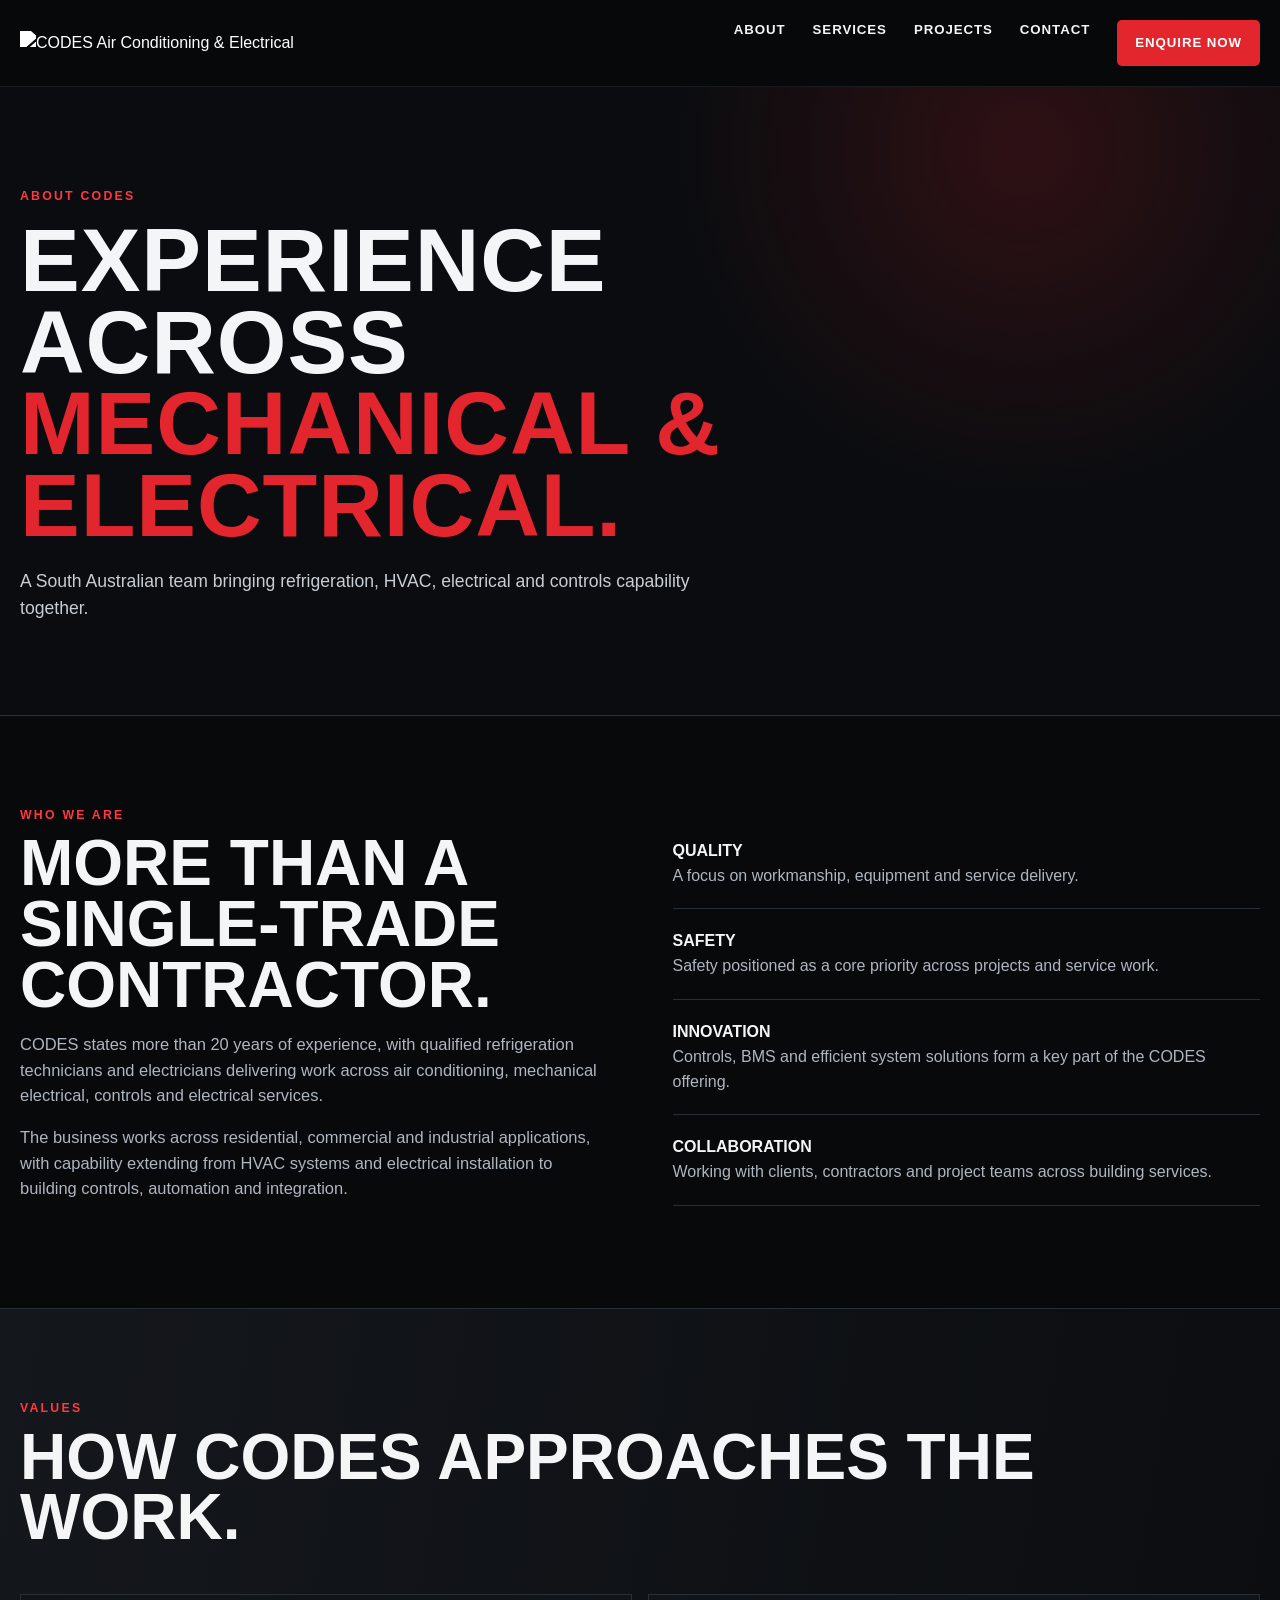
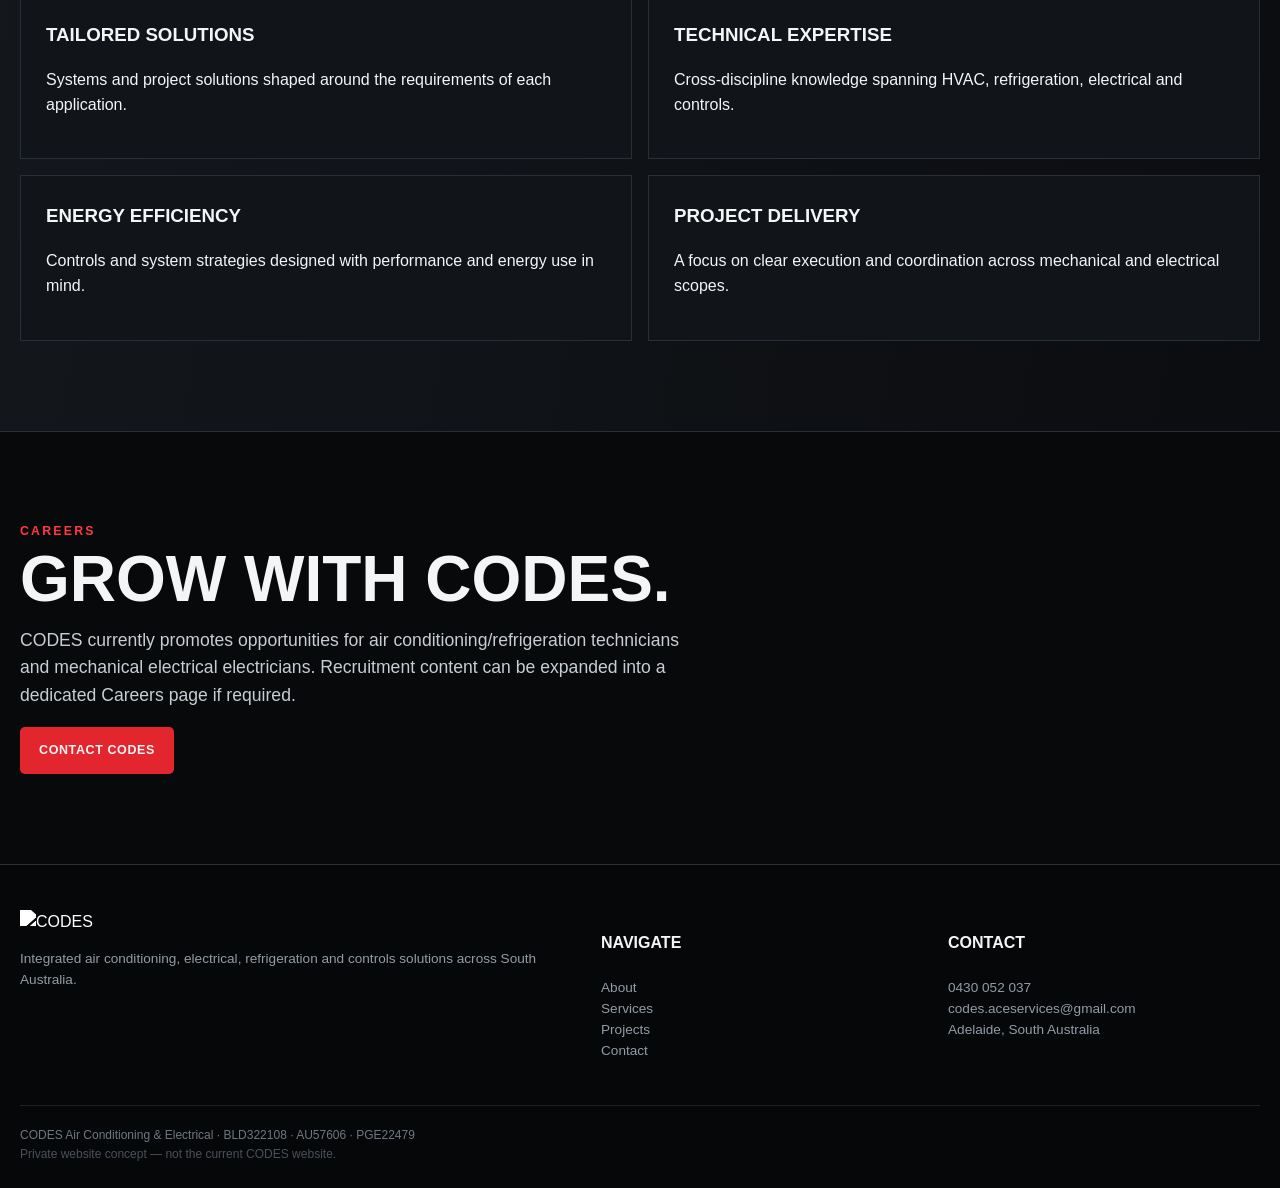
==== about.html @ 4ec03896 "CODES_Air_Conditioning_Electrical_CONCEPT" ====
<!doctype html><html lang="en-AU"><head><meta charset="utf-8"><meta name="viewport" content="width=device-width,initial-scale=1">
<title>About | CODES Concept</title><meta name="description" content="About CODES Air Conditioning & Electrical."><meta name="robots" content="noindex,nofollow">
<link rel="stylesheet" href="assets/style.css"></head><body><header><div class="container nav"><a class="brand" href="index.html"><img src="https://static.wixstatic.com/media/96a6d0_46f827ad15f341f2a0f8b5f906b45d4e~mv2.png/v1/fill/w_977%2Ch_358%2Cal_c%2Cq_85%2Cusm_0.66_1.00_0.01%2Cenc_avif%2Cquality_auto/Codes%20Elec%20Transparent%20Black.png" alt="CODES Air Conditioning & Electrical"></a>
<nav><a href="about.html">About</a><a href="services.html">Services</a><a href="projects.html">Projects</a><a href="contact.html">Contact</a><a class="cta" href="contact.html">Enquire Now</a></nav></div></header>
<main><section class="pagehero"><div class="container"><div class="kicker">About CODES</div><h1>Experience across<br><span>mechanical & electrical.</span></h1><p class="lead">A South Australian team bringing refrigeration, HVAC, electrical and controls capability together.</p></div></section>
<section><div class="container split"><div class="prose"><div class="kicker">Who we are</div><h2 class="big">More than a single-trade contractor.</h2><p>CODES states more than 20 years of experience, with qualified refrigeration technicians and electricians delivering work across air conditioning, mechanical electrical, controls and electrical services.</p><p>The business works across residential, commercial and industrial applications, with capability extending from HVAC systems and electrical installation to building controls, automation and integration.</p></div>
<div><div class="feature"><b>Quality</b><span>A focus on workmanship, equipment and service delivery.</span></div><div class="feature"><b>Safety</b><span>Safety positioned as a core priority across projects and service work.</span></div><div class="feature"><b>Innovation</b><span>Controls, BMS and efficient system solutions form a key part of the CODES offering.</span></div><div class="feature"><b>Collaboration</b><span>Working with clients, contractors and project teams across building services.</span></div></div></div></section>
<section class="band"><div class="container"><div class="section-head"><div><div class="kicker">Values</div><h2>How CODES approaches the work.</h2></div></div><div class="values"><div class="value"><h3>Tailored solutions</h3><p>Systems and project solutions shaped around the requirements of each application.</p></div><div class="value"><h3>Technical expertise</h3><p>Cross-discipline knowledge spanning HVAC, refrigeration, electrical and controls.</p></div><div class="value"><h3>Energy efficiency</h3><p>Controls and system strategies designed with performance and energy use in mind.</p></div><div class="value"><h3>Project delivery</h3><p>A focus on clear execution and coordination across mechanical and electrical scopes.</p></div></div></div></section>
<section><div class="container"><div class="kicker">Careers</div><h2 class="big">Grow with CODES.</h2><p class="lead">CODES currently promotes opportunities for air conditioning/refrigeration technicians and mechanical electrical electricians. Recruitment content can be expanded into a dedicated Careers page if required.</p><a class="btn" href="contact.html">Contact CODES</a></div></section></main><footer><div class="container"><div class="footer-grid"><div><img class="footer-logo" src="https://static.wixstatic.com/media/96a6d0_46f827ad15f341f2a0f8b5f906b45d4e~mv2.png/v1/fill/w_977%2Ch_358%2Cal_c%2Cq_85%2Cusm_0.66_1.00_0.01%2Cenc_avif%2Cquality_auto/Codes%20Elec%20Transparent%20Black.png" alt="CODES"><p>Integrated air conditioning, electrical, refrigeration and controls solutions across South Australia.</p></div>
<div><h4>Navigate</h4><p><a href="about.html">About</a><br><a href="services.html">Services</a><br><a href="projects.html">Projects</a><br><a href="contact.html">Contact</a></p></div>
<div><h4>Contact</h4><p><a href="tel:0430052037">0430 052 037</a><br><a href="mailto:codes.aceservices@gmail.com">codes.aceservices@gmail.com</a><br>Adelaide, South Australia</p></div></div>
<div class="copy">CODES Air Conditioning & Electrical · BLD322108 · AU57606 · PGE22479<br><span style="opacity:.65">Private website concept — not the current CODES website.</span></div></div></footer></body></html>
---- assets/style.css ----
:root{--red:#e3262e;--red2:#ff3942;--bg:#08090b;--panel:#111419;--panel2:#171b21;--line:#292f37;--text:#f4f5f6;--muted:#aeb6c0;--max:1240px}
*{box-sizing:border-box}html{scroll-behavior:smooth}body{margin:0;background:var(--bg);color:var(--text);font-family:Inter,Arial,sans-serif;line-height:1.55}a{color:inherit;text-decoration:none}.container{width:min(calc(100% - 40px),var(--max));margin:auto}
header{position:sticky;top:0;z-index:20;background:rgba(8,9,11,.94);backdrop-filter:blur(14px);border-bottom:1px solid rgba(255,255,255,.08)}.nav{height:86px;display:flex;align-items:center;gap:30px}.brand img{width:245px;max-height:62px;object-fit:contain;filter:brightness(0) invert(1)}nav{margin-left:auto;display:flex;gap:27px;font-size:.83rem;font-weight:800;text-transform:uppercase;letter-spacing:.07em}nav a:hover{color:var(--red2)}.cta{background:var(--red);padding:13px 18px;border-radius:5px;color:#fff!important}.menu{display:none}
.hero{min-height:690px;display:grid;align-items:center;position:relative;overflow:hidden;background:linear-gradient(90deg,#08090b 0%,rgba(8,9,11,.94) 42%,rgba(8,9,11,.35) 75%,rgba(8,9,11,.55) 100%),url('https://static.wixstatic.com/media/96a6d0_8fbb28fe17d245ac828d9bb77933133c~mv2.jpg/v1/fill/w_600%2Ch_817%2Cal_c%2Cq_85%2Cusm_0.66_1.00_0.01%2Cenc_avif%2Cquality_auto/Cards_edited.jpg') center 43%/cover no-repeat}.hero:after{content:"";position:absolute;inset:auto 0 0;height:150px;background:linear-gradient(transparent,var(--bg))}.hero .container{position:relative;z-index:2}.kicker{color:var(--red2);font-size:.77rem;font-weight:900;letter-spacing:.18em;text-transform:uppercase}.hero h1,.pagehero h1{font-family:Impact,"Arial Narrow",Arial,sans-serif;font-weight:900;text-transform:uppercase;letter-spacing:.01em;line-height:.91;margin:14px 0 22px;font-size:clamp(4rem,8.4vw,7.8rem);max-width:900px}.hero h1 span,.pagehero h1 span{color:var(--red)}.lead{font-size:1.1rem;color:#c7cdd4;max-width:680px}.buttons{display:flex;gap:12px;flex-wrap:wrap;margin-top:30px}.btn{display:inline-block;padding:14px 19px;border-radius:5px;font-weight:900;text-transform:uppercase;font-size:.78rem;letter-spacing:.05em;background:var(--red)}.btn.alt{background:transparent;border:1px solid #58616c}.licences{display:flex;gap:20px;flex-wrap:wrap;margin-top:34px;color:#d5d9de;font-size:.76rem;font-weight:800;letter-spacing:.08em}
section{padding:90px 0}.section-head{display:flex;justify-content:space-between;align-items:end;gap:30px;margin-bottom:38px}.section-head h2,.big{font-family:Impact,"Arial Narrow",Arial,sans-serif;text-transform:uppercase;font-size:clamp(2.5rem,5vw,4.6rem);line-height:.95;margin:8px 0}.section-head p{max-width:570px;color:var(--muted)}
.grid{display:grid;grid-template-columns:repeat(3,1fr);gap:18px}.card{background:var(--panel);border:1px solid var(--line);border-radius:8px;overflow:hidden}.card img{width:100%;height:235px;object-fit:cover}.card-body{padding:25px}.card h3{font-size:1.12rem;text-transform:uppercase;margin:0 0 9px}.card p{color:var(--muted);margin:0}.card .arrow{display:inline-block;margin-top:18px;color:var(--red2);font-weight:900}
.band{background:linear-gradient(100deg,#14171c,#0b0d10);border-top:1px solid var(--line);border-bottom:1px solid var(--line)}.stats{display:grid;grid-template-columns:repeat(4,1fr);gap:20px}.stat{padding:20px;border-left:3px solid var(--red)}.stat b{font-size:1.3rem}.stat span{display:block;color:var(--muted);font-size:.85rem;margin-top:5px}
.split{display:grid;grid-template-columns:1fr 1fr;gap:65px;align-items:center}.feature{padding:20px 0;border-bottom:1px solid var(--line)}.feature b{display:block;text-transform:uppercase}.feature span{color:var(--muted)}
.pagehero{padding:100px 0 75px;background:radial-gradient(circle at 80% 10%,rgba(227,38,46,.17),transparent 30%),#0a0c0f;border-bottom:1px solid var(--line)}.pagehero h1{font-size:clamp(3.5rem,7vw,6.5rem)}.prose{max-width:900px}.prose p{color:var(--muted);font-size:1.03rem}.values{display:grid;grid-template-columns:repeat(2,1fr);gap:16px}.value{background:var(--panel);border:1px solid var(--line);padding:25px}.value h3{margin-top:0;text-transform:uppercase}
.service-block{display:grid;grid-template-columns:280px 1fr;gap:35px;padding:35px 0;border-bottom:1px solid var(--line)}.service-block h2{margin:0;text-transform:uppercase}.service-block p,.service-block li{color:var(--muted)}.service-block ul{columns:2}
.project-placeholder{min-height:250px;display:flex;align-items:end;padding:25px;background:linear-gradient(0deg,rgba(0,0,0,.88),rgba(0,0,0,.1)),var(--img) center/cover}.project-placeholder h3{margin:0;text-transform:uppercase}
.contact-grid{display:grid;grid-template-columns:.8fr 1.2fr;gap:55px}.contact-box{background:var(--panel);border:1px solid var(--line);padding:30px}.contact-line{padding:16px 0;border-bottom:1px solid var(--line)}.contact-line small{display:block;color:var(--muted);text-transform:uppercase}.contact-line b{font-size:1.1rem}.form{display:grid;grid-template-columns:1fr 1fr;gap:14px}.form input,.form textarea,.form select{width:100%;background:#0b0d10;border:1px solid #343b44;color:white;padding:15px;border-radius:4px;font:inherit}.form textarea,.full{grid-column:1/-1}.form textarea{min-height:140px}.form button{border:0;color:#fff;cursor:pointer}.concept-note{font-size:.78rem;color:#7f8994;margin-top:12px}
footer{border-top:1px solid var(--line);padding:45px 0 25px;background:#060709}.footer-grid{display:grid;grid-template-columns:1.4fr .8fr .8fr;gap:35px}.footer-logo{width:230px;filter:brightness(0) invert(1)}footer p,footer a{color:#929ca7;font-size:.85rem}footer h4{text-transform:uppercase}.copy{border-top:1px solid #1c2127;margin-top:30px;padding-top:20px;color:#6f7882;font-size:.75rem}
@media(max-width:850px){.nav{height:72px}.brand img{width:190px}nav{display:none}.hero{min-height:610px;background-position:65% center}.hero h1{font-size:clamp(3.4rem,15vw,5.7rem)}.grid,.stats,.split,.values,.contact-grid,.footer-grid{grid-template-columns:1fr}.service-block{grid-template-columns:1fr}.service-block ul{columns:1}.section-head{display:block}section{padding:65px 0}.form{grid-template-columns:1fr}.form .full,.form textarea{grid-column:auto}.stats{gap:10px}.stat{padding:13px}.pagehero{padding:70px 0 55px}}
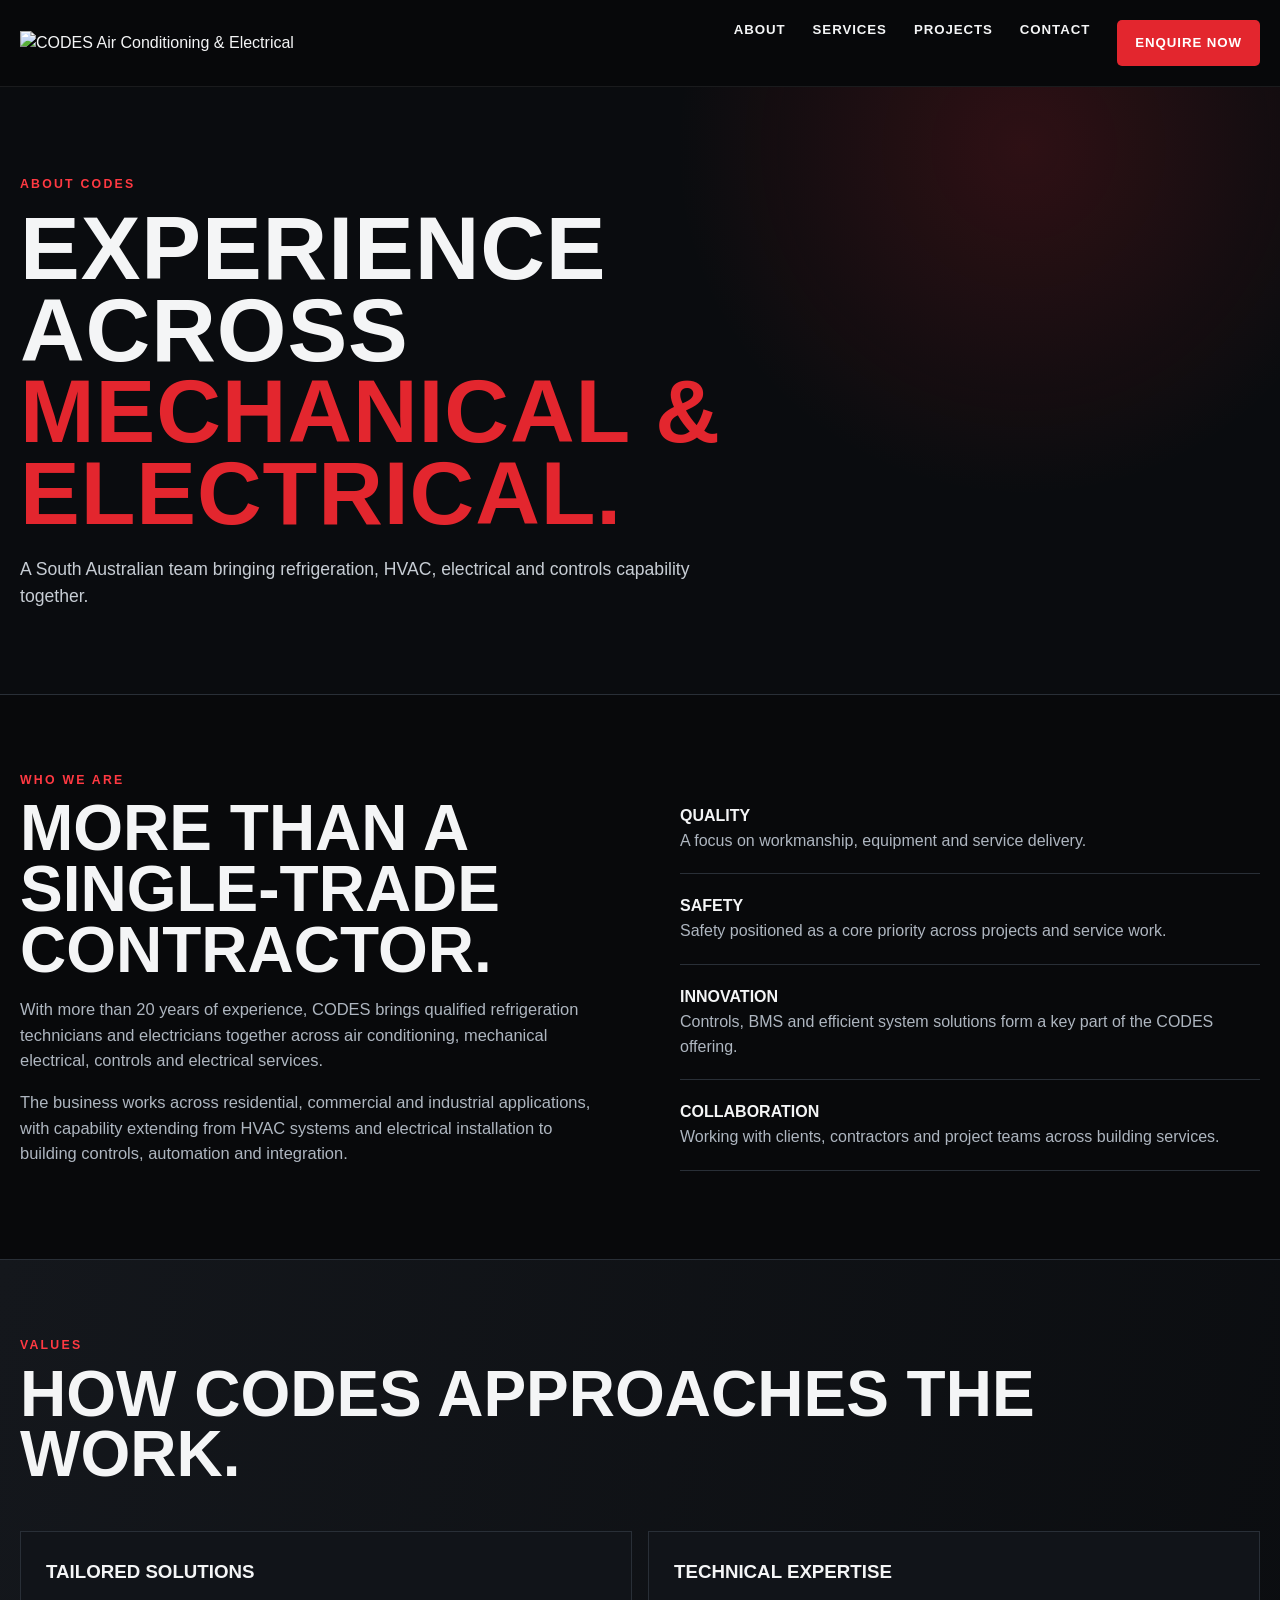
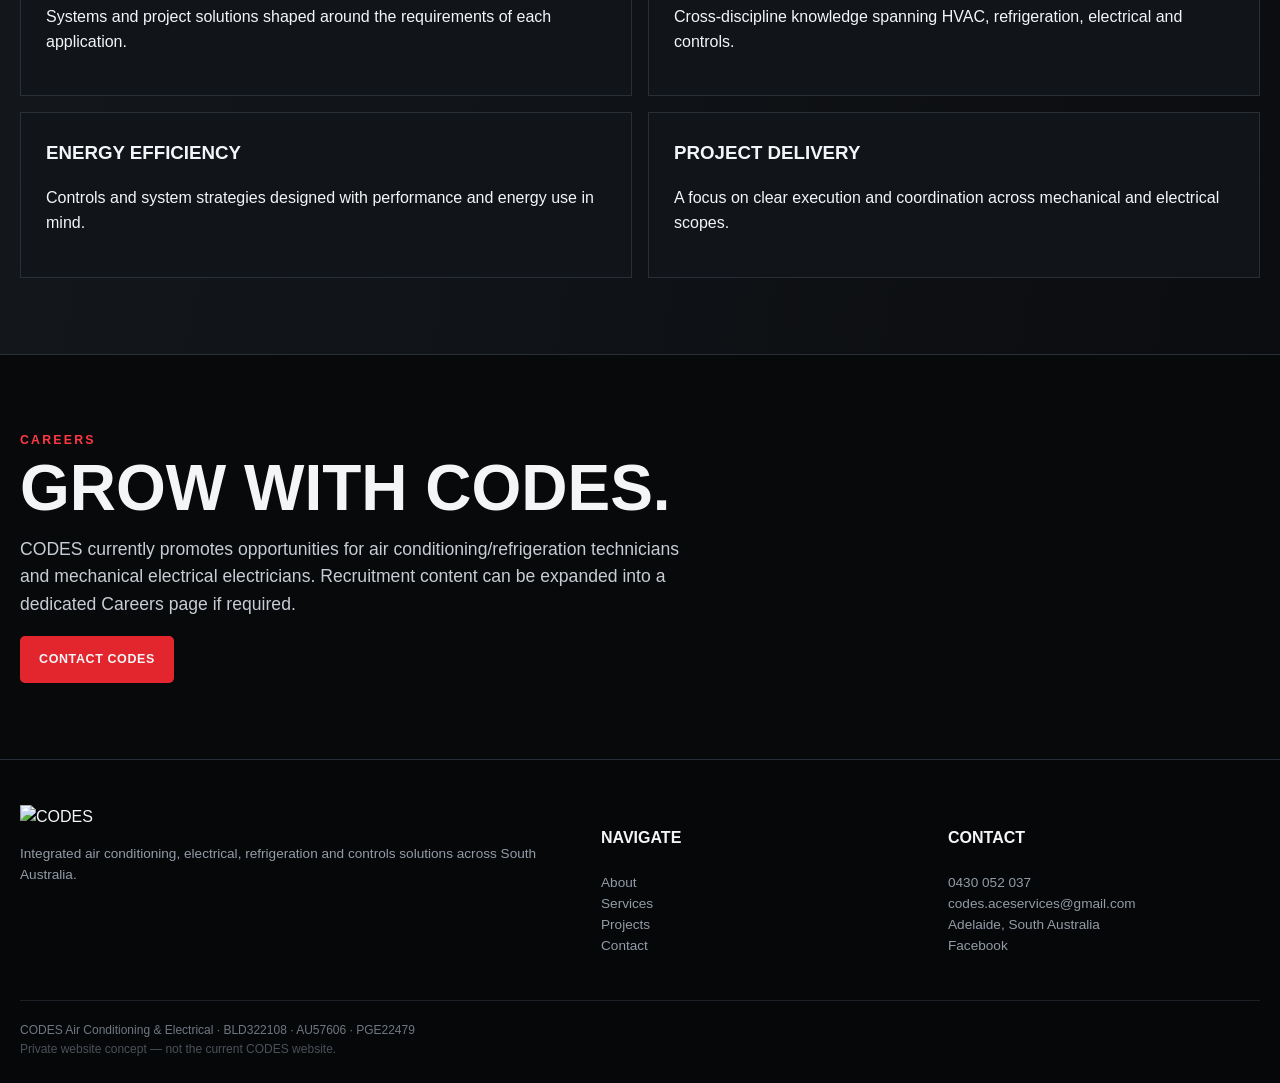
==== commit 2f7a91d9: "CODES_Air_Conditioning_Electrical_CONCEPT_V3_HERO" ====
--- a/about.html
+++ b/about.html
@@ -3,10 +3,10 @@
 <link rel="stylesheet" href="assets/style.css"></head><body><header><div class="container nav"><a class="brand" href="index.html"><img src="https://static.wixstatic.com/media/96a6d0_46f827ad15f341f2a0f8b5f906b45d4e~mv2.png/v1/fill/w_977%2Ch_358%2Cal_c%2Cq_85%2Cusm_0.66_1.00_0.01%2Cenc_avif%2Cquality_auto/Codes%20Elec%20Transparent%20Black.png" alt="CODES Air Conditioning & Electrical"></a>
 <nav><a href="about.html">About</a><a href="services.html">Services</a><a href="projects.html">Projects</a><a href="contact.html">Contact</a><a class="cta" href="contact.html">Enquire Now</a></nav></div></header>
 <main><section class="pagehero"><div class="container"><div class="kicker">About CODES</div><h1>Experience across<br><span>mechanical & electrical.</span></h1><p class="lead">A South Australian team bringing refrigeration, HVAC, electrical and controls capability together.</p></div></section>
-<section><div class="container split"><div class="prose"><div class="kicker">Who we are</div><h2 class="big">More than a single-trade contractor.</h2><p>CODES states more than 20 years of experience, with qualified refrigeration technicians and electricians delivering work across air conditioning, mechanical electrical, controls and electrical services.</p><p>The business works across residential, commercial and industrial applications, with capability extending from HVAC systems and electrical installation to building controls, automation and integration.</p></div>
+<section><div class="container split"><div class="prose"><div class="kicker">Who we are</div><h2 class="big">More than a single-trade contractor.</h2><p>With more than 20 years of experience, CODES brings qualified refrigeration technicians and electricians together across air conditioning, mechanical electrical, controls and electrical services.</p><p>The business works across residential, commercial and industrial applications, with capability extending from HVAC systems and electrical installation to building controls, automation and integration.</p></div>
 <div><div class="feature"><b>Quality</b><span>A focus on workmanship, equipment and service delivery.</span></div><div class="feature"><b>Safety</b><span>Safety positioned as a core priority across projects and service work.</span></div><div class="feature"><b>Innovation</b><span>Controls, BMS and efficient system solutions form a key part of the CODES offering.</span></div><div class="feature"><b>Collaboration</b><span>Working with clients, contractors and project teams across building services.</span></div></div></div></section>
 <section class="band"><div class="container"><div class="section-head"><div><div class="kicker">Values</div><h2>How CODES approaches the work.</h2></div></div><div class="values"><div class="value"><h3>Tailored solutions</h3><p>Systems and project solutions shaped around the requirements of each application.</p></div><div class="value"><h3>Technical expertise</h3><p>Cross-discipline knowledge spanning HVAC, refrigeration, electrical and controls.</p></div><div class="value"><h3>Energy efficiency</h3><p>Controls and system strategies designed with performance and energy use in mind.</p></div><div class="value"><h3>Project delivery</h3><p>A focus on clear execution and coordination across mechanical and electrical scopes.</p></div></div></div></section>
 <section><div class="container"><div class="kicker">Careers</div><h2 class="big">Grow with CODES.</h2><p class="lead">CODES currently promotes opportunities for air conditioning/refrigeration technicians and mechanical electrical electricians. Recruitment content can be expanded into a dedicated Careers page if required.</p><a class="btn" href="contact.html">Contact CODES</a></div></section></main><footer><div class="container"><div class="footer-grid"><div><img class="footer-logo" src="https://static.wixstatic.com/media/96a6d0_46f827ad15f341f2a0f8b5f906b45d4e~mv2.png/v1/fill/w_977%2Ch_358%2Cal_c%2Cq_85%2Cusm_0.66_1.00_0.01%2Cenc_avif%2Cquality_auto/Codes%20Elec%20Transparent%20Black.png" alt="CODES"><p>Integrated air conditioning, electrical, refrigeration and controls solutions across South Australia.</p></div>
 <div><h4>Navigate</h4><p><a href="about.html">About</a><br><a href="services.html">Services</a><br><a href="projects.html">Projects</a><br><a href="contact.html">Contact</a></p></div>
-<div><h4>Contact</h4><p><a href="tel:0430052037">0430 052 037</a><br><a href="mailto:codes.aceservices@gmail.com">codes.aceservices@gmail.com</a><br>Adelaide, South Australia</p></div></div>
+<div><h4>Contact</h4><p><a href="tel:0430052037">0430 052 037</a><br><a href="mailto:codes.aceservices@gmail.com">codes.aceservices@gmail.com</a><br>Adelaide, South Australia<br><a href="https://www.facebook.com/profile.php?id=100089421987828" target="_blank" rel="noopener">Facebook</a></p></div></div>
 <div class="copy">CODES Air Conditioning & Electrical · BLD322108 · AU57606 · PGE22479<br><span style="opacity:.65">Private website concept — not the current CODES website.</span></div></div></footer></body></html>
--- a/assets/style.css
+++ b/assets/style.css
@@ -1,15 +1,17 @@
 
-:root{--red:#e3262e;--red2:#ff3942;--bg:#08090b;--panel:#111419;--panel2:#171b21;--line:#292f37;--text:#f4f5f6;--muted:#aeb6c0;--max:1240px}
+:root{--red:#e3262e;--red2:#ff3942;--bg:#08090b;--panel:#111419;--panel2:#171b21;--line:#292f37;--text:#f4f5f6;--muted:#aeb6c0;--max:1380px}
 *{box-sizing:border-box}html{scroll-behavior:smooth}body{margin:0;background:var(--bg);color:var(--text);font-family:Inter,Arial,sans-serif;line-height:1.55}a{color:inherit;text-decoration:none}.container{width:min(calc(100% - 40px),var(--max));margin:auto}
-header{position:sticky;top:0;z-index:20;background:rgba(8,9,11,.94);backdrop-filter:blur(14px);border-bottom:1px solid rgba(255,255,255,.08)}.nav{height:86px;display:flex;align-items:center;gap:30px}.brand img{width:245px;max-height:62px;object-fit:contain;filter:brightness(0) invert(1)}nav{margin-left:auto;display:flex;gap:27px;font-size:.83rem;font-weight:800;text-transform:uppercase;letter-spacing:.07em}nav a:hover{color:var(--red2)}.cta{background:var(--red);padding:13px 18px;border-radius:5px;color:#fff!important}.menu{display:none}
-.hero{min-height:690px;display:grid;align-items:center;position:relative;overflow:hidden;background:linear-gradient(90deg,#08090b 0%,rgba(8,9,11,.94) 42%,rgba(8,9,11,.35) 75%,rgba(8,9,11,.55) 100%),url('https://static.wixstatic.com/media/96a6d0_8fbb28fe17d245ac828d9bb77933133c~mv2.jpg/v1/fill/w_600%2Ch_817%2Cal_c%2Cq_85%2Cusm_0.66_1.00_0.01%2Cenc_avif%2Cquality_auto/Cards_edited.jpg') center 43%/cover no-repeat}.hero:after{content:"";position:absolute;inset:auto 0 0;height:150px;background:linear-gradient(transparent,var(--bg))}.hero .container{position:relative;z-index:2}.kicker{color:var(--red2);font-size:.77rem;font-weight:900;letter-spacing:.18em;text-transform:uppercase}.hero h1,.pagehero h1{font-family:Impact,"Arial Narrow",Arial,sans-serif;font-weight:900;text-transform:uppercase;letter-spacing:.01em;line-height:.91;margin:14px 0 22px;font-size:clamp(4rem,8.4vw,7.8rem);max-width:900px}.hero h1 span,.pagehero h1 span{color:var(--red)}.lead{font-size:1.1rem;color:#c7cdd4;max-width:680px}.buttons{display:flex;gap:12px;flex-wrap:wrap;margin-top:30px}.btn{display:inline-block;padding:14px 19px;border-radius:5px;font-weight:900;text-transform:uppercase;font-size:.78rem;letter-spacing:.05em;background:var(--red)}.btn.alt{background:transparent;border:1px solid #58616c}.licences{display:flex;gap:20px;flex-wrap:wrap;margin-top:34px;color:#d5d9de;font-size:.76rem;font-weight:800;letter-spacing:.08em}
-section{padding:90px 0}.section-head{display:flex;justify-content:space-between;align-items:end;gap:30px;margin-bottom:38px}.section-head h2,.big{font-family:Impact,"Arial Narrow",Arial,sans-serif;text-transform:uppercase;font-size:clamp(2.5rem,5vw,4.6rem);line-height:.95;margin:8px 0}.section-head p{max-width:570px;color:var(--muted)}
+header{position:sticky;top:0;z-index:20;background:rgba(8,9,11,.94);backdrop-filter:blur(14px);border-bottom:1px solid rgba(255,255,255,.08)}.nav{height:86px;display:flex;align-items:center;gap:30px}.brand img{width:290px;max-height:68px;object-fit:contain}nav{margin-left:auto;display:flex;gap:27px;font-size:.83rem;font-weight:800;text-transform:uppercase;letter-spacing:.07em}nav a:hover{color:var(--red2)}.cta{background:var(--red);padding:13px 18px;border-radius:5px;color:#fff!important}.menu{display:none}
+.hero{min-height:650px;display:grid;align-items:center;position:relative;overflow:hidden;background:linear-gradient(90deg,#08090b 0%,rgba(8,9,11,.94) 42%,rgba(8,9,11,.35) 75%,rgba(8,9,11,.55) 100%),url('codes-hero-fleet.jpg') center 43%/cover no-repeat}.hero:after{content:"";position:absolute;inset:auto 0 0;height:150px;background:linear-gradient(transparent,var(--bg))}.hero .container{position:relative;z-index:2}.kicker{color:var(--red2);font-size:.77rem;font-weight:900;letter-spacing:.18em;text-transform:uppercase}.hero h1,.pagehero h1{font-family:Impact,"Arial Narrow",Arial,sans-serif;font-weight:900;text-transform:uppercase;letter-spacing:.01em;line-height:.91;margin:14px 0 22px;font-size:clamp(4rem,8.4vw,7.8rem);max-width:900px}.hero h1 span,.pagehero h1 span{color:var(--red)}.lead{font-size:1.1rem;color:#c7cdd4;max-width:680px}.buttons{display:flex;gap:12px;flex-wrap:wrap;margin-top:30px}.btn{display:inline-block;padding:14px 19px;border-radius:5px;font-weight:900;text-transform:uppercase;font-size:.78rem;letter-spacing:.05em;background:var(--red)}.btn.alt{background:transparent;border:1px solid #58616c}.licences{display:flex;gap:20px;flex-wrap:wrap;margin-top:34px;color:#d5d9de;font-size:.76rem;font-weight:800;letter-spacing:.08em}
+section{padding:76px 0}.section-head{display:flex;justify-content:space-between;align-items:end;gap:30px;margin-bottom:38px}.section-head h2,.big{font-family:Impact,"Arial Narrow",Arial,sans-serif;text-transform:uppercase;font-size:clamp(2.5rem,5vw,4.6rem);line-height:.95;margin:8px 0}.section-head p{max-width:570px;color:var(--muted)}
 .grid{display:grid;grid-template-columns:repeat(3,1fr);gap:18px}.card{background:var(--panel);border:1px solid var(--line);border-radius:8px;overflow:hidden}.card img{width:100%;height:235px;object-fit:cover}.card-body{padding:25px}.card h3{font-size:1.12rem;text-transform:uppercase;margin:0 0 9px}.card p{color:var(--muted);margin:0}.card .arrow{display:inline-block;margin-top:18px;color:var(--red2);font-weight:900}
 .band{background:linear-gradient(100deg,#14171c,#0b0d10);border-top:1px solid var(--line);border-bottom:1px solid var(--line)}.stats{display:grid;grid-template-columns:repeat(4,1fr);gap:20px}.stat{padding:20px;border-left:3px solid var(--red)}.stat b{font-size:1.3rem}.stat span{display:block;color:var(--muted);font-size:.85rem;margin-top:5px}
-.split{display:grid;grid-template-columns:1fr 1fr;gap:65px;align-items:center}.feature{padding:20px 0;border-bottom:1px solid var(--line)}.feature b{display:block;text-transform:uppercase}.feature span{color:var(--muted)}
-.pagehero{padding:100px 0 75px;background:radial-gradient(circle at 80% 10%,rgba(227,38,46,.17),transparent 30%),#0a0c0f;border-bottom:1px solid var(--line)}.pagehero h1{font-size:clamp(3.5rem,7vw,6.5rem)}.prose{max-width:900px}.prose p{color:var(--muted);font-size:1.03rem}.values{display:grid;grid-template-columns:repeat(2,1fr);gap:16px}.value{background:var(--panel);border:1px solid var(--line);padding:25px}.value h3{margin-top:0;text-transform:uppercase}
-.service-block{display:grid;grid-template-columns:280px 1fr;gap:35px;padding:35px 0;border-bottom:1px solid var(--line)}.service-block h2{margin:0;text-transform:uppercase}.service-block p,.service-block li{color:var(--muted)}.service-block ul{columns:2}
+.split{display:grid;grid-template-columns:1fr 1fr;gap:80px;align-items:center}.feature{padding:20px 0;border-bottom:1px solid var(--line)}.feature b{display:block;text-transform:uppercase}.feature span{color:var(--muted)}
+.pagehero{padding:88px 0 66px;background:radial-gradient(circle at 80% 10%,rgba(227,38,46,.17),transparent 30%),#0a0c0f;border-bottom:1px solid var(--line)}.pagehero h1{font-size:clamp(3.5rem,7vw,6.5rem)}.prose{max-width:900px}.prose p{color:var(--muted);font-size:1.03rem}.values{display:grid;grid-template-columns:repeat(2,1fr);gap:16px}.value{background:var(--panel);border:1px solid var(--line);padding:25px}.value h3{margin-top:0;text-transform:uppercase}
+.service-block{display:grid;grid-template-columns:340px 1fr;gap:52px;padding:42px 0;border-bottom:1px solid var(--line)}.service-block h2{margin:0;text-transform:uppercase}.service-block p,.service-block li{color:var(--muted)}.service-block ul{columns:2}
 .project-placeholder{min-height:250px;display:flex;align-items:end;padding:25px;background:linear-gradient(0deg,rgba(0,0,0,.88),rgba(0,0,0,.1)),var(--img) center/cover}.project-placeholder h3{margin:0;text-transform:uppercase}
-.contact-grid{display:grid;grid-template-columns:.8fr 1.2fr;gap:55px}.contact-box{background:var(--panel);border:1px solid var(--line);padding:30px}.contact-line{padding:16px 0;border-bottom:1px solid var(--line)}.contact-line small{display:block;color:var(--muted);text-transform:uppercase}.contact-line b{font-size:1.1rem}.form{display:grid;grid-template-columns:1fr 1fr;gap:14px}.form input,.form textarea,.form select{width:100%;background:#0b0d10;border:1px solid #343b44;color:white;padding:15px;border-radius:4px;font:inherit}.form textarea,.full{grid-column:1/-1}.form textarea{min-height:140px}.form button{border:0;color:#fff;cursor:pointer}.concept-note{font-size:.78rem;color:#7f8994;margin-top:12px}
-footer{border-top:1px solid var(--line);padding:45px 0 25px;background:#060709}.footer-grid{display:grid;grid-template-columns:1.4fr .8fr .8fr;gap:35px}.footer-logo{width:230px;filter:brightness(0) invert(1)}footer p,footer a{color:#929ca7;font-size:.85rem}footer h4{text-transform:uppercase}.copy{border-top:1px solid #1c2127;margin-top:30px;padding-top:20px;color:#6f7882;font-size:.75rem}
-@media(max-width:850px){.nav{height:72px}.brand img{width:190px}nav{display:none}.hero{min-height:610px;background-position:65% center}.hero h1{font-size:clamp(3.4rem,15vw,5.7rem)}.grid,.stats,.split,.values,.contact-grid,.footer-grid{grid-template-columns:1fr}.service-block{grid-template-columns:1fr}.service-block ul{columns:1}.section-head{display:block}section{padding:65px 0}.form{grid-template-columns:1fr}.form .full,.form textarea{grid-column:auto}.stats{gap:10px}.stat{padding:13px}.pagehero{padding:70px 0 55px}}
+.contact-grid{display:grid;grid-template-columns:.7fr 1.3fr;gap:70px}.contact-box{background:var(--panel);border:1px solid var(--line);padding:30px}.contact-line{padding:16px 0;border-bottom:1px solid var(--line)}.contact-line small{display:block;color:var(--muted);text-transform:uppercase}.contact-line b{font-size:1.1rem}.form{display:grid;grid-template-columns:1fr 1fr;gap:14px}.form input,.form textarea,.form select{width:100%;background:#0b0d10;border:1px solid #343b44;color:white;padding:15px;border-radius:4px;font:inherit}.form textarea,.full{grid-column:1/-1}.form textarea{min-height:140px}.form button{border:0;color:#fff;cursor:pointer}.concept-note{font-size:.78rem;color:#7f8994;margin-top:12px}
+footer{border-top:1px solid var(--line);padding:45px 0 25px;background:#060709}.footer-grid{display:grid;grid-template-columns:1.4fr .8fr .8fr;gap:35px}.footer-logo{width:250px}footer p,footer a{color:#929ca7;font-size:.85rem}footer h4{text-transform:uppercase}.copy{border-top:1px solid #1c2127;margin-top:30px;padding-top:20px;color:#6f7882;font-size:.75rem}
+@media(max-width:850px){.nav{height:72px}.brand img{width:215px}nav{display:none}.hero{min-height:610px;background-position:65% center}.hero h1{font-size:clamp(3.4rem,15vw,5.7rem)}.grid,.stats,.split,.values,.contact-grid,.footer-grid{grid-template-columns:1fr}.service-block{grid-template-columns:1fr}.service-block ul{columns:1}.section-head{display:block}section{padding:65px 0}.form{grid-template-columns:1fr}.form .full,.form textarea{grid-column:auto}.stats{gap:10px}.stat{padding:13px}.pagehero{padding:70px 0 55px}}
+
+.contact-grid .big{font-size:clamp(2.3rem,4vw,4rem)}
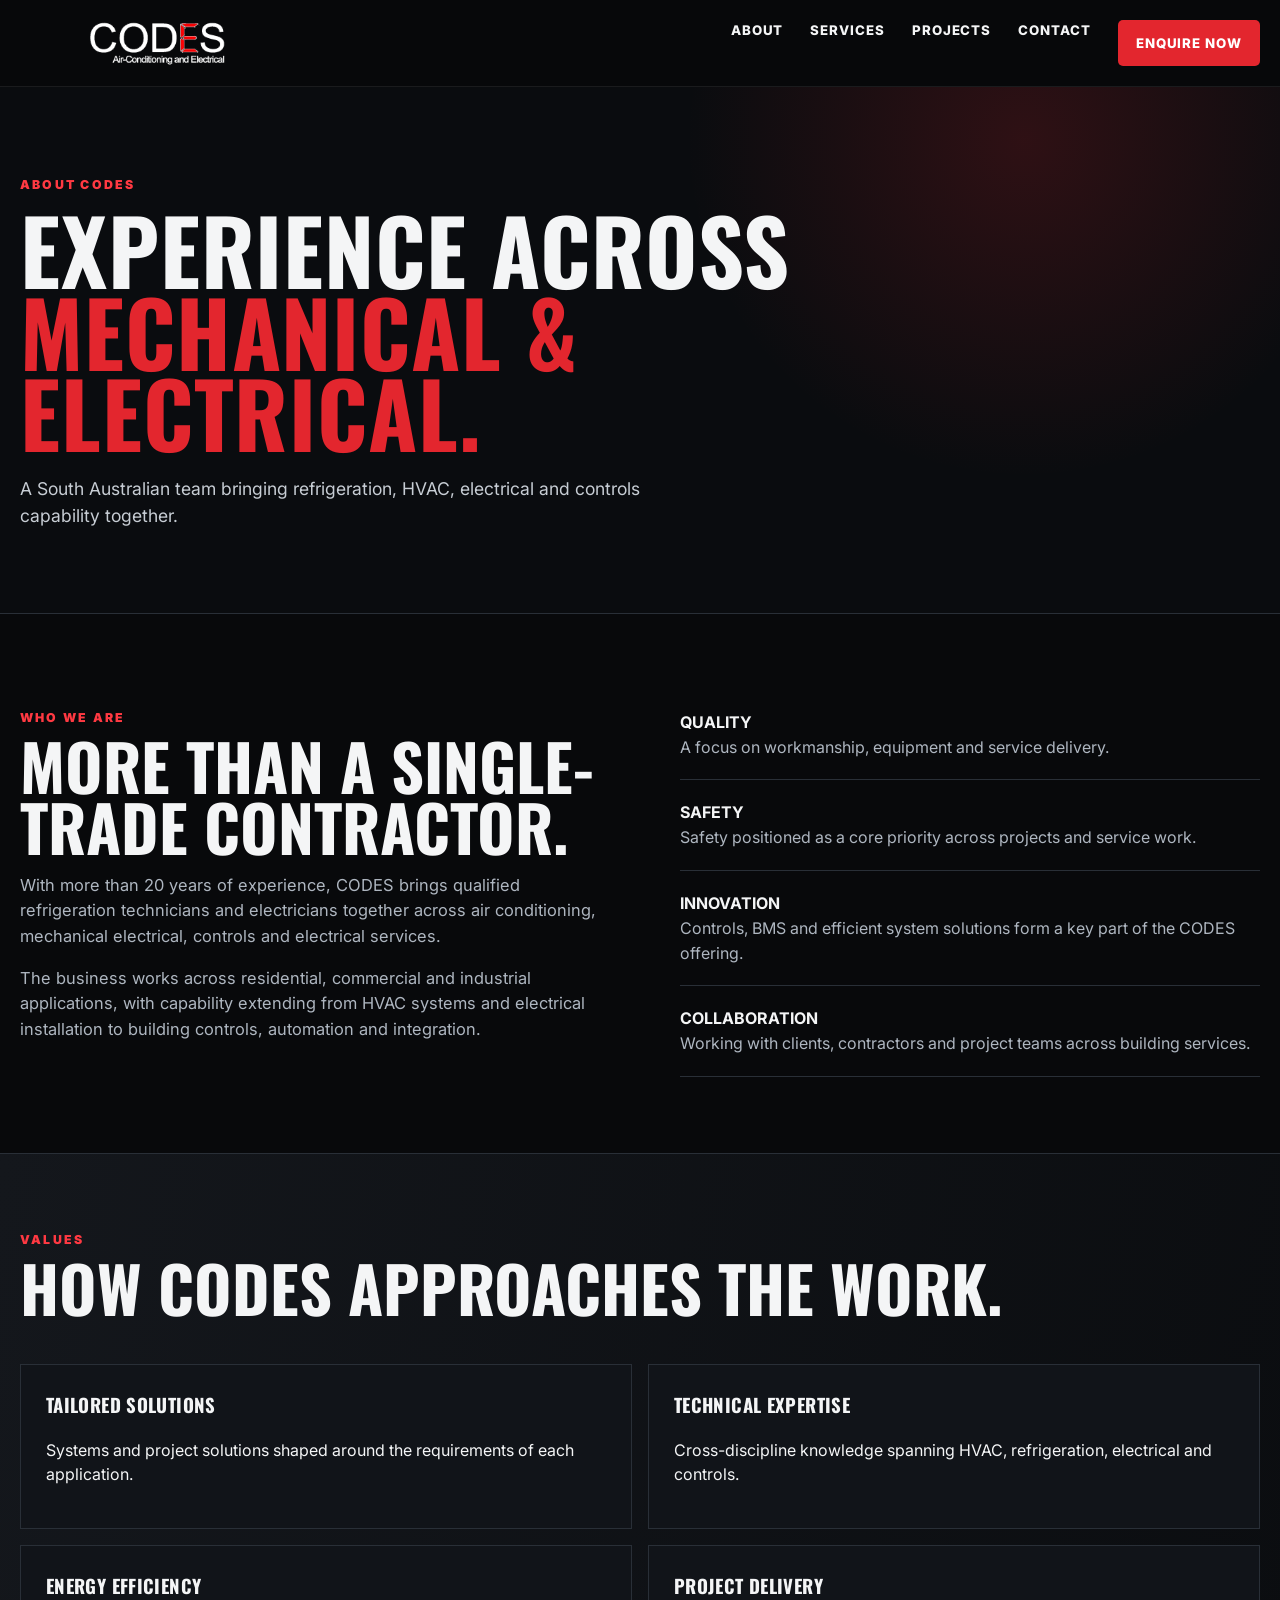
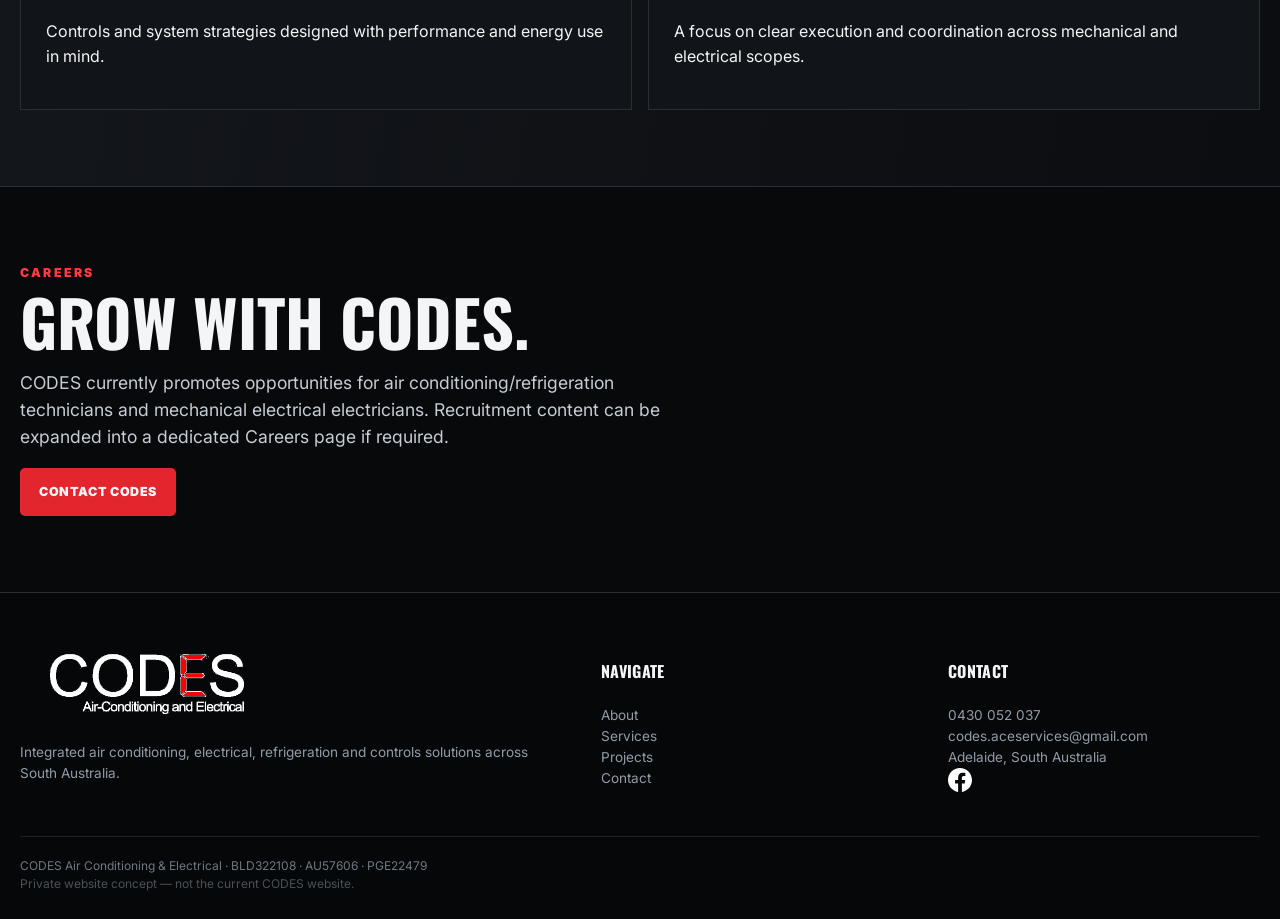
==== commit 934a823a: "CODES_Air_Conditioning_Electrical_CONCEPT_V5_1" ====
--- a/about.html
+++ b/about.html
@@ -1,12 +1,12 @@
 <!doctype html><html lang="en-AU"><head><meta charset="utf-8"><meta name="viewport" content="width=device-width,initial-scale=1">
 <title>About | CODES Concept</title><meta name="description" content="About CODES Air Conditioning & Electrical."><meta name="robots" content="noindex,nofollow">
-<link rel="stylesheet" href="assets/style.css"></head><body><header><div class="container nav"><a class="brand" href="index.html"><img src="https://static.wixstatic.com/media/96a6d0_46f827ad15f341f2a0f8b5f906b45d4e~mv2.png/v1/fill/w_977%2Ch_358%2Cal_c%2Cq_85%2Cusm_0.66_1.00_0.01%2Cenc_avif%2Cquality_auto/Codes%20Elec%20Transparent%20Black.png" alt="CODES Air Conditioning & Electrical"></a>
+<link rel="preconnect" href="https://fonts.googleapis.com"><link rel="preconnect" href="https://fonts.gstatic.com" crossorigin><link href="https://fonts.googleapis.com/css2?family=Inter:wght@400;500;600;700;800&family=Oswald:wght@500;600;700&display=swap" rel="stylesheet"><link rel="stylesheet" href="assets/style.css"></head><body><header><div class="container nav"><a class="brand" href="index.html"><img src="assets/codes-logo-dark.png" alt="CODES Air Conditioning & Electrical"></a>
 <nav><a href="about.html">About</a><a href="services.html">Services</a><a href="projects.html">Projects</a><a href="contact.html">Contact</a><a class="cta" href="contact.html">Enquire Now</a></nav></div></header>
 <main><section class="pagehero"><div class="container"><div class="kicker">About CODES</div><h1>Experience across<br><span>mechanical & electrical.</span></h1><p class="lead">A South Australian team bringing refrigeration, HVAC, electrical and controls capability together.</p></div></section>
 <section><div class="container split"><div class="prose"><div class="kicker">Who we are</div><h2 class="big">More than a single-trade contractor.</h2><p>With more than 20 years of experience, CODES brings qualified refrigeration technicians and electricians together across air conditioning, mechanical electrical, controls and electrical services.</p><p>The business works across residential, commercial and industrial applications, with capability extending from HVAC systems and electrical installation to building controls, automation and integration.</p></div>
 <div><div class="feature"><b>Quality</b><span>A focus on workmanship, equipment and service delivery.</span></div><div class="feature"><b>Safety</b><span>Safety positioned as a core priority across projects and service work.</span></div><div class="feature"><b>Innovation</b><span>Controls, BMS and efficient system solutions form a key part of the CODES offering.</span></div><div class="feature"><b>Collaboration</b><span>Working with clients, contractors and project teams across building services.</span></div></div></div></section>
 <section class="band"><div class="container"><div class="section-head"><div><div class="kicker">Values</div><h2>How CODES approaches the work.</h2></div></div><div class="values"><div class="value"><h3>Tailored solutions</h3><p>Systems and project solutions shaped around the requirements of each application.</p></div><div class="value"><h3>Technical expertise</h3><p>Cross-discipline knowledge spanning HVAC, refrigeration, electrical and controls.</p></div><div class="value"><h3>Energy efficiency</h3><p>Controls and system strategies designed with performance and energy use in mind.</p></div><div class="value"><h3>Project delivery</h3><p>A focus on clear execution and coordination across mechanical and electrical scopes.</p></div></div></div></section>
-<section><div class="container"><div class="kicker">Careers</div><h2 class="big">Grow with CODES.</h2><p class="lead">CODES currently promotes opportunities for air conditioning/refrigeration technicians and mechanical electrical electricians. Recruitment content can be expanded into a dedicated Careers page if required.</p><a class="btn" href="contact.html">Contact CODES</a></div></section></main><footer><div class="container"><div class="footer-grid"><div><img class="footer-logo" src="https://static.wixstatic.com/media/96a6d0_46f827ad15f341f2a0f8b5f906b45d4e~mv2.png/v1/fill/w_977%2Ch_358%2Cal_c%2Cq_85%2Cusm_0.66_1.00_0.01%2Cenc_avif%2Cquality_auto/Codes%20Elec%20Transparent%20Black.png" alt="CODES"><p>Integrated air conditioning, electrical, refrigeration and controls solutions across South Australia.</p></div>
+<section><div class="container"><div class="kicker">Careers</div><h2 class="big">Grow with CODES.</h2><p class="lead">CODES currently promotes opportunities for air conditioning/refrigeration technicians and mechanical electrical electricians. Recruitment content can be expanded into a dedicated Careers page if required.</p><a class="btn" href="contact.html">Contact CODES</a></div></section></main><footer><div class="container"><div class="footer-grid"><div><img class="footer-logo" src="assets/codes-logo-dark.png" alt="CODES"><p>Integrated air conditioning, electrical, refrigeration and controls solutions across South Australia.</p></div>
 <div><h4>Navigate</h4><p><a href="about.html">About</a><br><a href="services.html">Services</a><br><a href="projects.html">Projects</a><br><a href="contact.html">Contact</a></p></div>
-<div><h4>Contact</h4><p><a href="tel:0430052037">0430 052 037</a><br><a href="mailto:codes.aceservices@gmail.com">codes.aceservices@gmail.com</a><br>Adelaide, South Australia<br><a href="https://www.facebook.com/profile.php?id=100089421987828" target="_blank" rel="noopener">Facebook</a></p></div></div>
+<div><h4>Contact</h4><p><a href="tel:0430052037">0430 052 037</a><br><a href="mailto:codes.aceservices@gmail.com">codes.aceservices@gmail.com</a><br>Adelaide, South Australia<br><a class="facebook-link" href="https://www.facebook.com/profile.php?id=100089421987828" target="_blank" rel="noopener" aria-label="CODES on Facebook"><svg class="facebook-icon" viewBox="0 0 24 24" aria-hidden="true"><path fill="currentColor" d="M24 12.073C24 5.405 18.627 0 12 0S0 5.405 0 12.073C0 18.1 4.388 23.094 10.125 24v-8.438H7.078v-3.489h3.047V9.413c0-3.025 1.792-4.697 4.533-4.697 1.313 0 2.686.236 2.686.236v2.973h-1.513c-1.49 0-1.956.931-1.956 1.887v2.261h3.328l-.532 3.489h-2.796V24C19.612 23.094 24 18.1 24 12.073Z"/></svg><span class="sr-only">Facebook</span></a></p></div></div>
 <div class="copy">CODES Air Conditioning & Electrical · BLD322108 · AU57606 · PGE22479<br><span style="opacity:.65">Private website concept — not the current CODES website.</span></div></div></footer></body></html>
--- a/assets/style.css
+++ b/assets/style.css
@@ -1,9 +1,9 @@
 
 :root{--red:#e3262e;--red2:#ff3942;--bg:#08090b;--panel:#111419;--panel2:#171b21;--line:#292f37;--text:#f4f5f6;--muted:#aeb6c0;--max:1380px}
-*{box-sizing:border-box}html{scroll-behavior:smooth}body{margin:0;background:var(--bg);color:var(--text);font-family:Inter,Arial,sans-serif;line-height:1.55}a{color:inherit;text-decoration:none}.container{width:min(calc(100% - 40px),var(--max));margin:auto}
-header{position:sticky;top:0;z-index:20;background:rgba(8,9,11,.94);backdrop-filter:blur(14px);border-bottom:1px solid rgba(255,255,255,.08)}.nav{height:86px;display:flex;align-items:center;gap:30px}.brand img{width:290px;max-height:68px;object-fit:contain}nav{margin-left:auto;display:flex;gap:27px;font-size:.83rem;font-weight:800;text-transform:uppercase;letter-spacing:.07em}nav a:hover{color:var(--red2)}.cta{background:var(--red);padding:13px 18px;border-radius:5px;color:#fff!important}.menu{display:none}
-.hero{min-height:650px;display:grid;align-items:center;position:relative;overflow:hidden;background:linear-gradient(90deg,#08090b 0%,rgba(8,9,11,.94) 42%,rgba(8,9,11,.35) 75%,rgba(8,9,11,.55) 100%),url('codes-hero-fleet.jpg') center 43%/cover no-repeat}.hero:after{content:"";position:absolute;inset:auto 0 0;height:150px;background:linear-gradient(transparent,var(--bg))}.hero .container{position:relative;z-index:2}.kicker{color:var(--red2);font-size:.77rem;font-weight:900;letter-spacing:.18em;text-transform:uppercase}.hero h1,.pagehero h1{font-family:Impact,"Arial Narrow",Arial,sans-serif;font-weight:900;text-transform:uppercase;letter-spacing:.01em;line-height:.91;margin:14px 0 22px;font-size:clamp(4rem,8.4vw,7.8rem);max-width:900px}.hero h1 span,.pagehero h1 span{color:var(--red)}.lead{font-size:1.1rem;color:#c7cdd4;max-width:680px}.buttons{display:flex;gap:12px;flex-wrap:wrap;margin-top:30px}.btn{display:inline-block;padding:14px 19px;border-radius:5px;font-weight:900;text-transform:uppercase;font-size:.78rem;letter-spacing:.05em;background:var(--red)}.btn.alt{background:transparent;border:1px solid #58616c}.licences{display:flex;gap:20px;flex-wrap:wrap;margin-top:34px;color:#d5d9de;font-size:.76rem;font-weight:800;letter-spacing:.08em}
-section{padding:76px 0}.section-head{display:flex;justify-content:space-between;align-items:end;gap:30px;margin-bottom:38px}.section-head h2,.big{font-family:Impact,"Arial Narrow",Arial,sans-serif;text-transform:uppercase;font-size:clamp(2.5rem,5vw,4.6rem);line-height:.95;margin:8px 0}.section-head p{max-width:570px;color:var(--muted)}
+*{box-sizing:border-box}html{scroll-behavior:smooth}body{margin:0;background:var(--bg);color:var(--text);font-family:"Inter",system-ui,-apple-system,"Segoe UI",Arial,sans-serif;line-height:1.55}a{color:inherit;text-decoration:none}.container{width:min(calc(100% - 40px),var(--max));margin:auto}
+header{position:sticky;top:0;z-index:20;background:rgba(8,9,11,.94);backdrop-filter:blur(14px);border-bottom:1px solid rgba(255,255,255,.08)}.nav{height:86px;display:flex;align-items:center;gap:30px}.brand img{object-fit:contain}nav{margin-left:auto;display:flex;gap:27px;font-size:.83rem;font-weight:800;text-transform:uppercase;letter-spacing:.07em}nav a:hover{color:var(--red2)}.cta{background:var(--red);padding:13px 18px;border-radius:5px;color:#fff!important}.menu{display:none}
+.hero{min-height:650px;display:grid;align-items:center;position:relative;overflow:hidden;background:linear-gradient(90deg,rgba(8,9,11,.90) 0%,rgba(8,9,11,.76) 27%,rgba(8,9,11,.34) 48%,rgba(8,9,11,.10) 78%,rgba(8,9,11,.06) 100%),url('codes-hero-fleet.jpg') center 72%/cover no-repeat}.hero:after{content:"";position:absolute;inset:auto 0 0;height:150px;background:linear-gradient(transparent,var(--bg))}.hero .container{position:relative;z-index:2}.kicker{color:var(--red2);font-size:.77rem;font-weight:900;letter-spacing:.18em;text-transform:uppercase}.hero h1,.pagehero h1{font-family:"Oswald","Arial Narrow",Arial,sans-serif;font-weight:900;text-transform:uppercase;letter-spacing:.01em;line-height:.91;margin:14px 0 22px;font-size:clamp(4rem,8.4vw,7.8rem);max-width:900px}.hero h1 span,.pagehero h1 span{color:var(--red)}.lead{font-size:1.1rem;color:#c7cdd4;max-width:680px}.buttons{display:flex;gap:12px;flex-wrap:wrap;margin-top:30px}.btn{display:inline-block;padding:14px 19px;border-radius:5px;font-weight:900;text-transform:uppercase;font-size:.78rem;letter-spacing:.05em;background:var(--red)}.btn.alt{background:transparent;border:1px solid #58616c}.licences{display:flex;gap:20px;flex-wrap:wrap;margin-top:34px;color:#d5d9de;font-size:.76rem;font-weight:800;letter-spacing:.08em}
+section{padding:76px 0}.section-head{display:flex;justify-content:space-between;align-items:end;gap:30px;margin-bottom:38px}.section-head h2,.big{font-family:"Oswald","Arial Narrow",Arial,sans-serif;text-transform:uppercase;font-size:clamp(2.5rem,5vw,4.6rem);line-height:.95;margin:8px 0}.section-head p{max-width:570px;color:var(--muted)}
 .grid{display:grid;grid-template-columns:repeat(3,1fr);gap:18px}.card{background:var(--panel);border:1px solid var(--line);border-radius:8px;overflow:hidden}.card img{width:100%;height:235px;object-fit:cover}.card-body{padding:25px}.card h3{font-size:1.12rem;text-transform:uppercase;margin:0 0 9px}.card p{color:var(--muted);margin:0}.card .arrow{display:inline-block;margin-top:18px;color:var(--red2);font-weight:900}
 .band{background:linear-gradient(100deg,#14171c,#0b0d10);border-top:1px solid var(--line);border-bottom:1px solid var(--line)}.stats{display:grid;grid-template-columns:repeat(4,1fr);gap:20px}.stat{padding:20px;border-left:3px solid var(--red)}.stat b{font-size:1.3rem}.stat span{display:block;color:var(--muted);font-size:.85rem;margin-top:5px}
 .split{display:grid;grid-template-columns:1fr 1fr;gap:80px;align-items:center}.feature{padding:20px 0;border-bottom:1px solid var(--line)}.feature b{display:block;text-transform:uppercase}.feature span{color:var(--muted)}
@@ -11,7 +11,57 @@
 .service-block{display:grid;grid-template-columns:340px 1fr;gap:52px;padding:42px 0;border-bottom:1px solid var(--line)}.service-block h2{margin:0;text-transform:uppercase}.service-block p,.service-block li{color:var(--muted)}.service-block ul{columns:2}
 .project-placeholder{min-height:250px;display:flex;align-items:end;padding:25px;background:linear-gradient(0deg,rgba(0,0,0,.88),rgba(0,0,0,.1)),var(--img) center/cover}.project-placeholder h3{margin:0;text-transform:uppercase}
 .contact-grid{display:grid;grid-template-columns:.7fr 1.3fr;gap:70px}.contact-box{background:var(--panel);border:1px solid var(--line);padding:30px}.contact-line{padding:16px 0;border-bottom:1px solid var(--line)}.contact-line small{display:block;color:var(--muted);text-transform:uppercase}.contact-line b{font-size:1.1rem}.form{display:grid;grid-template-columns:1fr 1fr;gap:14px}.form input,.form textarea,.form select{width:100%;background:#0b0d10;border:1px solid #343b44;color:white;padding:15px;border-radius:4px;font:inherit}.form textarea,.full{grid-column:1/-1}.form textarea{min-height:140px}.form button{border:0;color:#fff;cursor:pointer}.concept-note{font-size:.78rem;color:#7f8994;margin-top:12px}
-footer{border-top:1px solid var(--line);padding:45px 0 25px;background:#060709}.footer-grid{display:grid;grid-template-columns:1.4fr .8fr .8fr;gap:35px}.footer-logo{width:250px}footer p,footer a{color:#929ca7;font-size:.85rem}footer h4{text-transform:uppercase}.copy{border-top:1px solid #1c2127;margin-top:30px;padding-top:20px;color:#6f7882;font-size:.75rem}
-@media(max-width:850px){.nav{height:72px}.brand img{width:215px}nav{display:none}.hero{min-height:610px;background-position:65% center}.hero h1{font-size:clamp(3.4rem,15vw,5.7rem)}.grid,.stats,.split,.values,.contact-grid,.footer-grid{grid-template-columns:1fr}.service-block{grid-template-columns:1fr}.service-block ul{columns:1}.section-head{display:block}section{padding:65px 0}.form{grid-template-columns:1fr}.form .full,.form textarea{grid-column:auto}.stats{gap:10px}.stat{padding:13px}.pagehero{padding:70px 0 55px}}
+footer{border-top:1px solid var(--line);padding:45px 0 25px;background:#060709}.footer-grid{display:grid;grid-template-columns:1.4fr .8fr .8fr;gap:35px}.footer-logo{}footer p,footer a{color:#929ca7;font-size:.85rem}footer h4{text-transform:uppercase}.copy{border-top:1px solid #1c2127;margin-top:30px;padding-top:20px;color:#6f7882;font-size:.75rem}
+@media(max-width:850px){.nav{height:72px}.brand img{width:205px}nav{display:none}.hero{min-height:610px;background-position:65% center}.hero h1{font-size:clamp(3.4rem,15vw,5.7rem)}.grid,.stats,.split,.values,.contact-grid,.footer-grid{grid-template-columns:1fr}.service-block{grid-template-columns:1fr}.service-block ul{columns:1}.section-head{display:block}section{padding:65px 0}.form{grid-template-columns:1fr}.form .full,.form textarea{grid-column:auto}.stats{gap:10px}.stat{padding:13px}.pagehero{padding:70px 0 55px}}
 
 .contact-grid .big{font-size:clamp(2.3rem,4vw,4rem)}
+
+.card h3,.service-block h2,.value h3,.contact-grid h2,.footer-grid h4{
+  font-family:"Oswald","Arial Narrow",Arial,sans-serif;
+  letter-spacing:.02em;
+}
+
+.brand{
+  display:flex;
+  align-items:center;
+  background:#fff;
+  padding:7px 13px 6px;
+  border-radius:6px;
+  line-height:0;
+}
+.brand img{
+  width:255px;
+  max-height:56px;
+}
+.footer-logo-wrap{
+  display:inline-flex;
+  align-items:center;
+  background:#fff;
+  padding:8px 14px 7px;
+  border-radius:6px;
+  margin-bottom:12px;
+  line-height:0;
+}
+.footer-logo{
+  width:245px;
+  display:block;
+}
+
+@media(max-width:850px){
+  .brand{padding:6px 9px 5px}
+  .brand img{width:190px}
+  .hero{
+    background-position:60% 76%;
+  }
+}
+
+/* V5: genuine user-supplied CODES logo adapted for dark background */
+.brand{background:transparent!important;padding:0!important;border-radius:0!important}
+.brand img{width:275px!important;max-height:62px!important;object-fit:contain}
+.footer-logo-wrap{background:transparent!important;padding:0!important;margin:0!important}
+.footer-logo{width:255px!important;max-height:90px!important;object-fit:contain;margin-bottom:14px}
+.facebook-link{display:inline-flex;align-items:center;color:#fff;text-decoration:none;vertical-align:middle}
+.facebook-link:hover{opacity:.82}
+.facebook-icon{width:24px;height:24px;display:block}
+.sr-only{position:absolute;width:1px;height:1px;padding:0;margin:-1px;overflow:hidden;clip:rect(0,0,0,0);white-space:nowrap;border:0}
+@media(max-width:850px){.brand img{width:205px!important}}
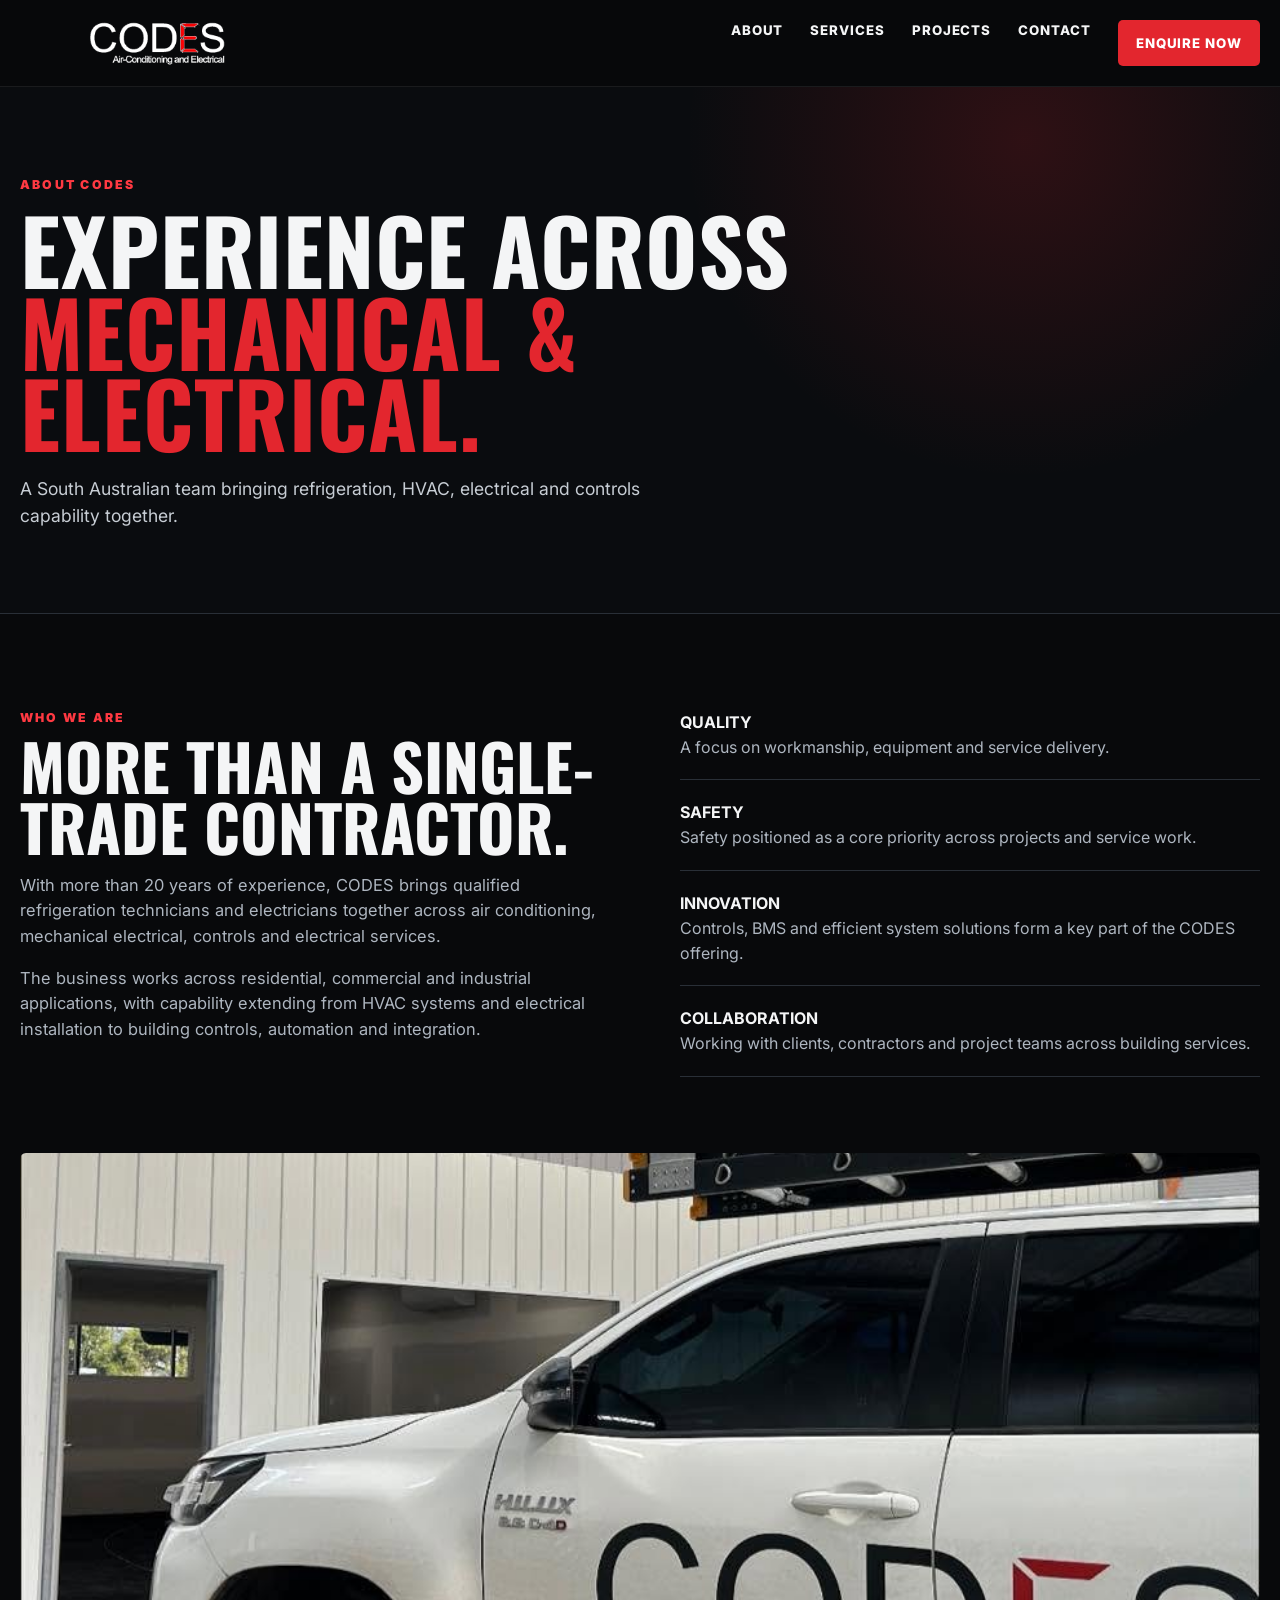
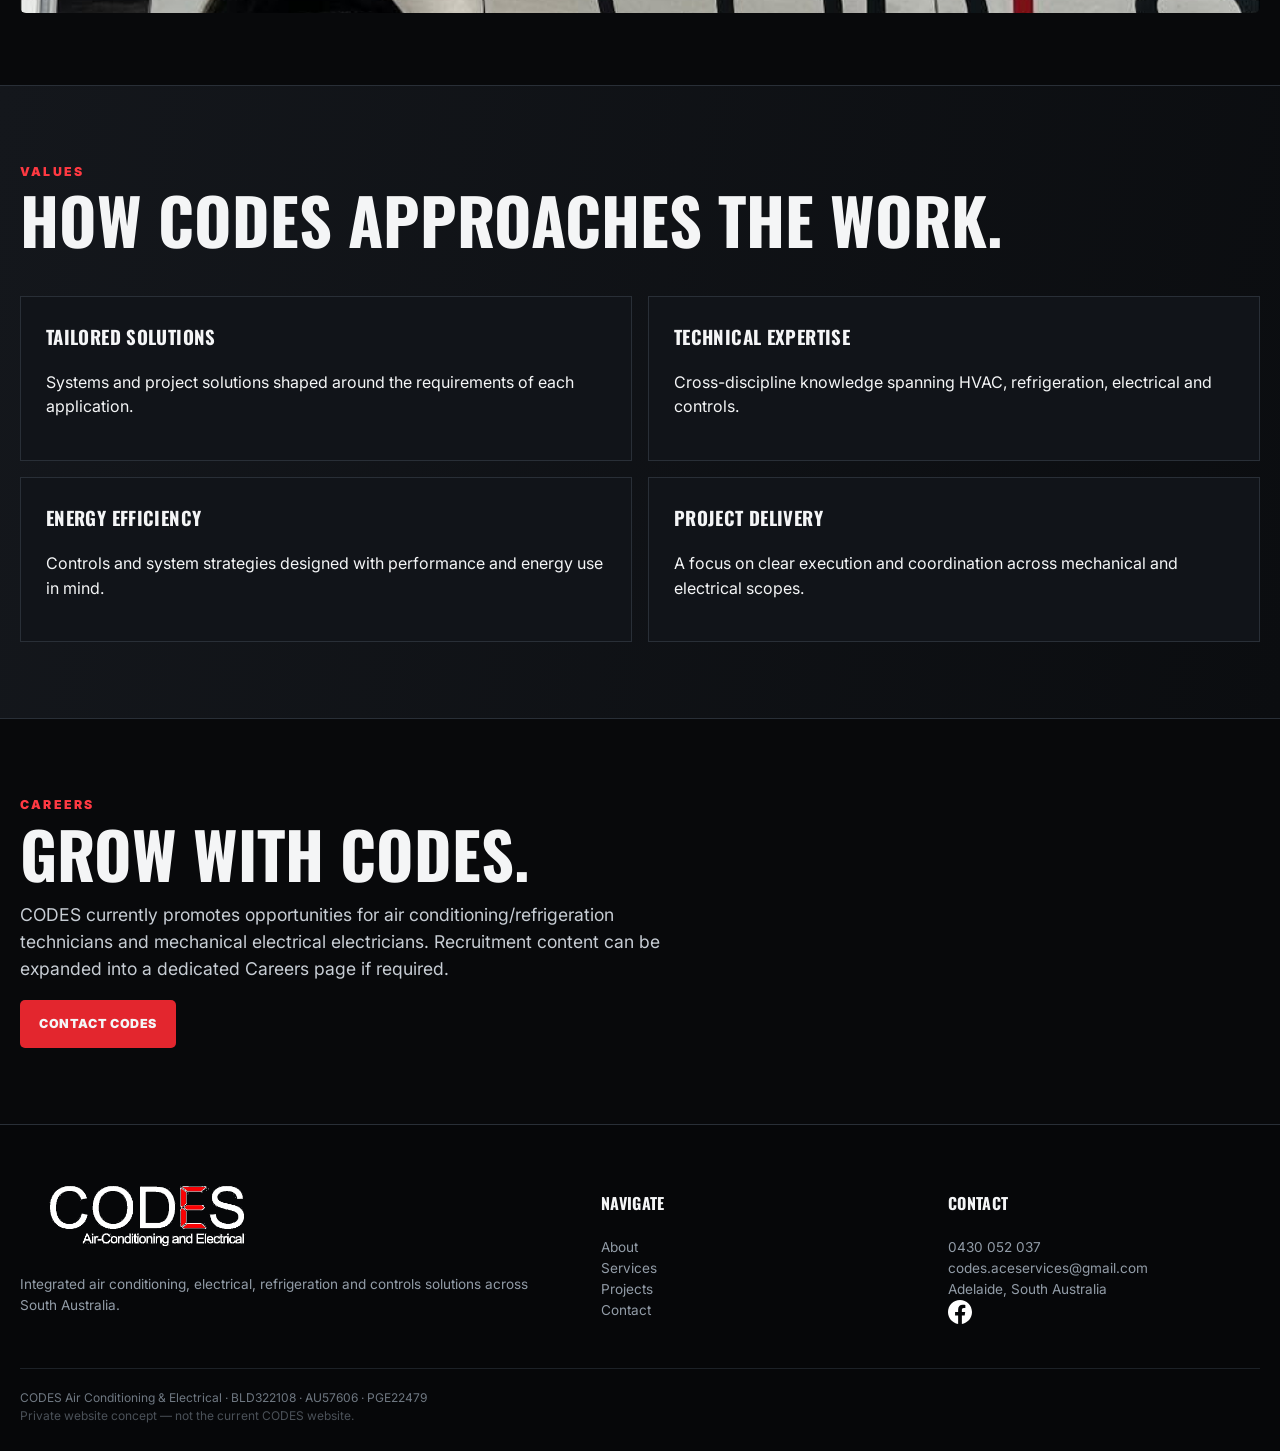
==== commit 2f58e8de: "CODES_Air_Conditioning_Electrical_CONCEPT_V6" ====
--- a/about.html
+++ b/about.html
@@ -5,7 +5,7 @@
 <main><section class="pagehero"><div class="container"><div class="kicker">About CODES</div><h1>Experience across<br><span>mechanical & electrical.</span></h1><p class="lead">A South Australian team bringing refrigeration, HVAC, electrical and controls capability together.</p></div></section>
 <section><div class="container split"><div class="prose"><div class="kicker">Who we are</div><h2 class="big">More than a single-trade contractor.</h2><p>With more than 20 years of experience, CODES brings qualified refrigeration technicians and electricians together across air conditioning, mechanical electrical, controls and electrical services.</p><p>The business works across residential, commercial and industrial applications, with capability extending from HVAC systems and electrical installation to building controls, automation and integration.</p></div>
 <div><div class="feature"><b>Quality</b><span>A focus on workmanship, equipment and service delivery.</span></div><div class="feature"><b>Safety</b><span>Safety positioned as a core priority across projects and service work.</span></div><div class="feature"><b>Innovation</b><span>Controls, BMS and efficient system solutions form a key part of the CODES offering.</span></div><div class="feature"><b>Collaboration</b><span>Working with clients, contractors and project teams across building services.</span></div></div></div></section>
-<section class="band"><div class="container"><div class="section-head"><div><div class="kicker">Values</div><h2>How CODES approaches the work.</h2></div></div><div class="values"><div class="value"><h3>Tailored solutions</h3><p>Systems and project solutions shaped around the requirements of each application.</p></div><div class="value"><h3>Technical expertise</h3><p>Cross-discipline knowledge spanning HVAC, refrigeration, electrical and controls.</p></div><div class="value"><h3>Energy efficiency</h3><p>Controls and system strategies designed with performance and energy use in mind.</p></div><div class="value"><h3>Project delivery</h3><p>A focus on clear execution and coordination across mechanical and electrical scopes.</p></div></div></div></section>
+<section class="about-photo-strip"><div class="container"><img src="assets/codes-about-vehicle.jpg" alt="CODES Air Conditioning and Electrical vehicle"></div></section><section class="band"><div class="container"><div class="section-head"><div><div class="kicker">Values</div><h2>How CODES approaches the work.</h2></div></div><div class="values"><div class="value"><h3>Tailored solutions</h3><p>Systems and project solutions shaped around the requirements of each application.</p></div><div class="value"><h3>Technical expertise</h3><p>Cross-discipline knowledge spanning HVAC, refrigeration, electrical and controls.</p></div><div class="value"><h3>Energy efficiency</h3><p>Controls and system strategies designed with performance and energy use in mind.</p></div><div class="value"><h3>Project delivery</h3><p>A focus on clear execution and coordination across mechanical and electrical scopes.</p></div></div></div></section>
 <section><div class="container"><div class="kicker">Careers</div><h2 class="big">Grow with CODES.</h2><p class="lead">CODES currently promotes opportunities for air conditioning/refrigeration technicians and mechanical electrical electricians. Recruitment content can be expanded into a dedicated Careers page if required.</p><a class="btn" href="contact.html">Contact CODES</a></div></section></main><footer><div class="container"><div class="footer-grid"><div><img class="footer-logo" src="assets/codes-logo-dark.png" alt="CODES"><p>Integrated air conditioning, electrical, refrigeration and controls solutions across South Australia.</p></div>
 <div><h4>Navigate</h4><p><a href="about.html">About</a><br><a href="services.html">Services</a><br><a href="projects.html">Projects</a><br><a href="contact.html">Contact</a></p></div>
 <div><h4>Contact</h4><p><a href="tel:0430052037">0430 052 037</a><br><a href="mailto:codes.aceservices@gmail.com">codes.aceservices@gmail.com</a><br>Adelaide, South Australia<br><a class="facebook-link" href="https://www.facebook.com/profile.php?id=100089421987828" target="_blank" rel="noopener" aria-label="CODES on Facebook"><svg class="facebook-icon" viewBox="0 0 24 24" aria-hidden="true"><path fill="currentColor" d="M24 12.073C24 5.405 18.627 0 12 0S0 5.405 0 12.073C0 18.1 4.388 23.094 10.125 24v-8.438H7.078v-3.489h3.047V9.413c0-3.025 1.792-4.697 4.533-4.697 1.313 0 2.686.236 2.686.236v2.973h-1.513c-1.49 0-1.956.931-1.956 1.887v2.261h3.328l-.532 3.489h-2.796V24C19.612 23.094 24 18.1 24 12.073Z"/></svg><span class="sr-only">Facebook</span></a></p></div></div>
--- a/assets/style.css
+++ b/assets/style.css
@@ -65,3 +65,13 @@
 .facebook-icon{width:24px;height:24px;display:block}
 .sr-only{position:absolute;width:1px;height:1px;padding:0;margin:-1px;overflow:hidden;clip:rect(0,0,0,0);white-space:nowrap;border:0}
 @media(max-width:850px){.brand img{width:205px!important}}
+
+/* V6 genuine CODES photography */
+.about-photo-strip{padding:0 0 72px}
+.about-photo-strip img{width:100%;height:460px;object-fit:cover;object-position:center 62%;border-radius:6px;display:block}
+.service-block img{height:300px;object-fit:cover}
+@media(max-width:700px){
+  .about-photo-strip{padding-bottom:48px}
+  .about-photo-strip img{height:300px}
+  .service-block img{height:240px}
+}
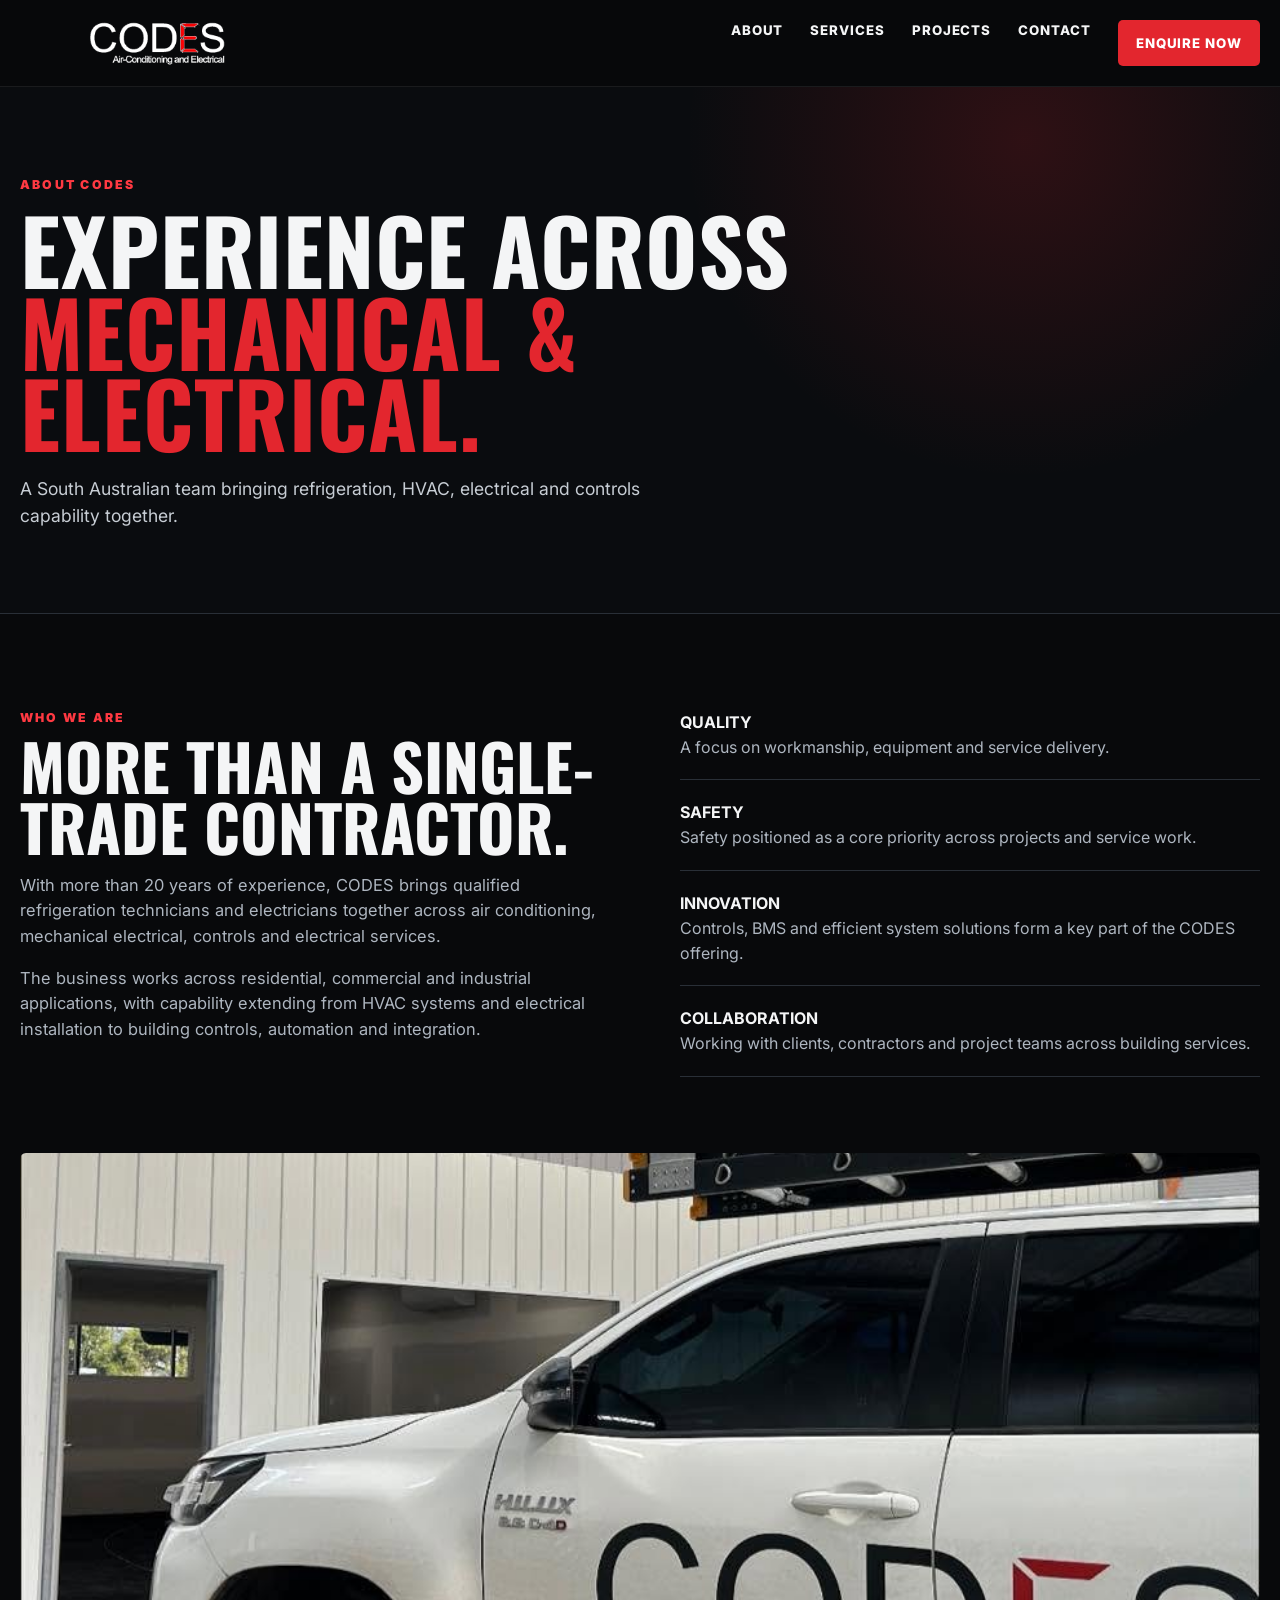
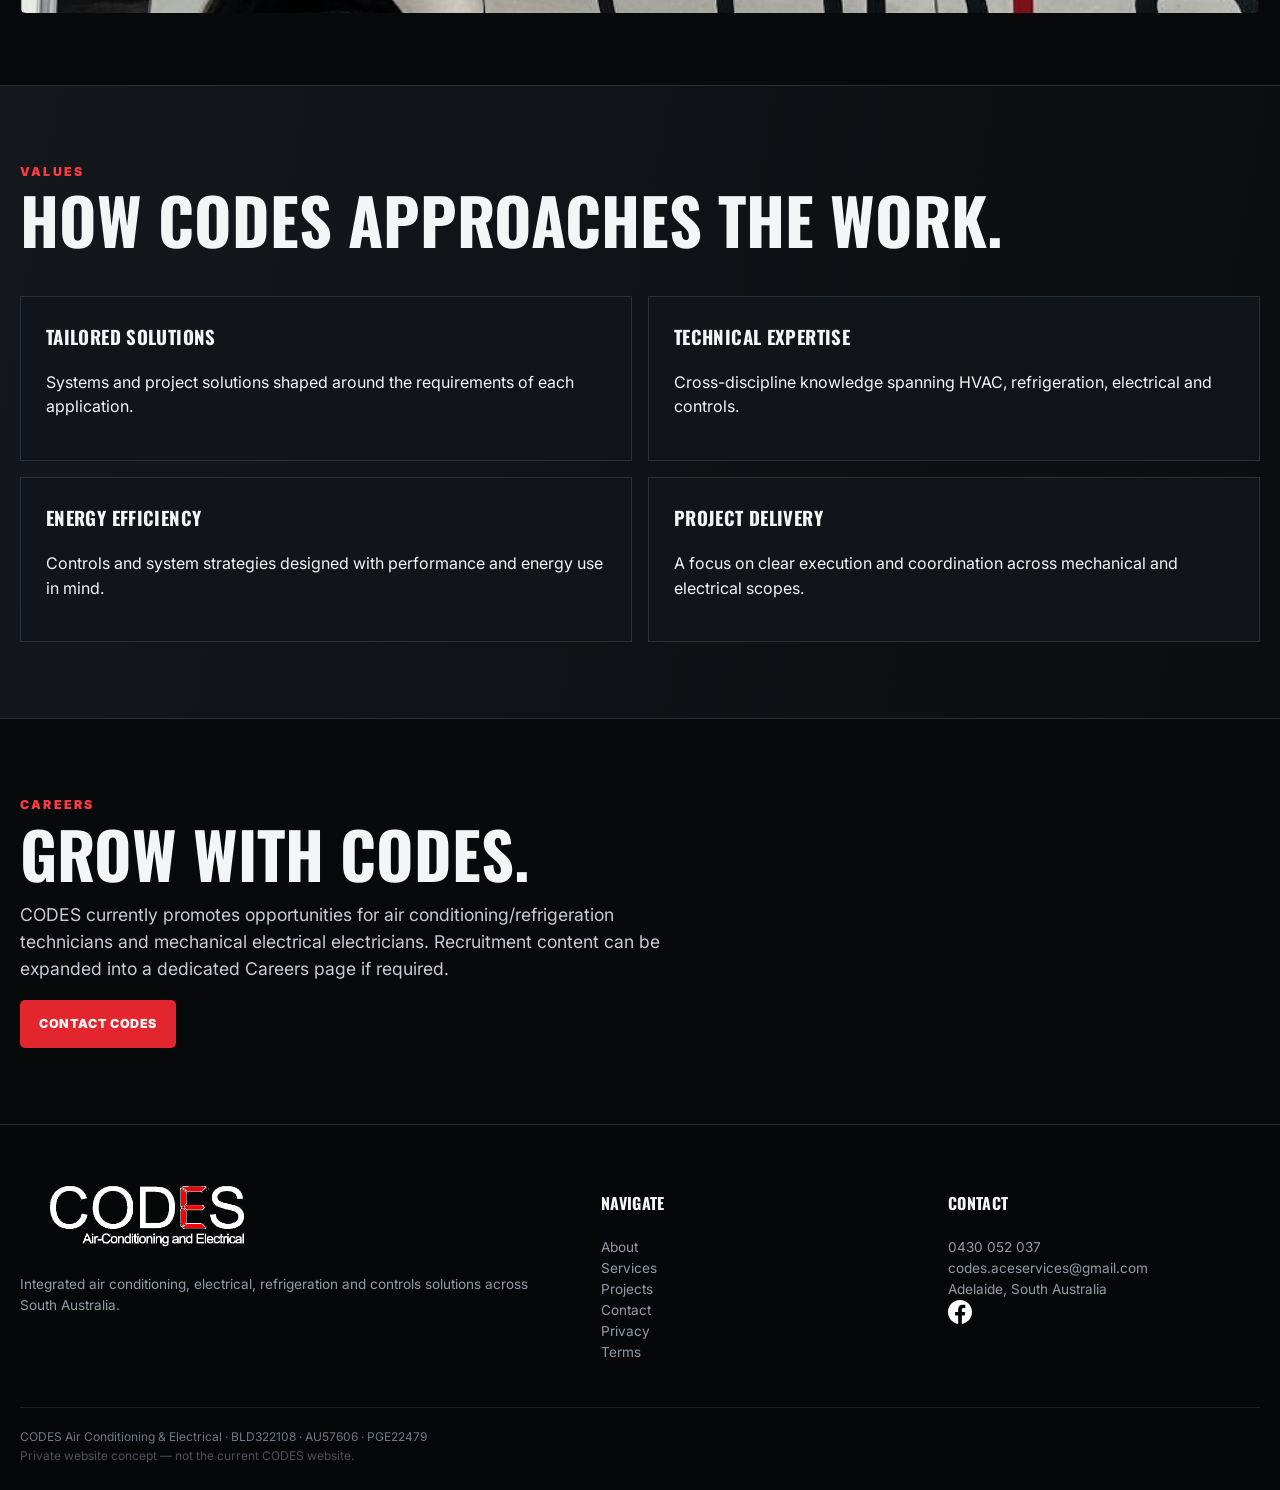
==== commit 638e3be3: "CODES_Air_Conditioning_Electrical_CONCEPT_V6_2" ====
--- a/about.html
+++ b/about.html
@@ -7,6 +7,6 @@
 <div><div class="feature"><b>Quality</b><span>A focus on workmanship, equipment and service delivery.</span></div><div class="feature"><b>Safety</b><span>Safety positioned as a core priority across projects and service work.</span></div><div class="feature"><b>Innovation</b><span>Controls, BMS and efficient system solutions form a key part of the CODES offering.</span></div><div class="feature"><b>Collaboration</b><span>Working with clients, contractors and project teams across building services.</span></div></div></div></section>
 <section class="about-photo-strip"><div class="container"><img src="assets/codes-about-vehicle.jpg" alt="CODES Air Conditioning and Electrical vehicle"></div></section><section class="band"><div class="container"><div class="section-head"><div><div class="kicker">Values</div><h2>How CODES approaches the work.</h2></div></div><div class="values"><div class="value"><h3>Tailored solutions</h3><p>Systems and project solutions shaped around the requirements of each application.</p></div><div class="value"><h3>Technical expertise</h3><p>Cross-discipline knowledge spanning HVAC, refrigeration, electrical and controls.</p></div><div class="value"><h3>Energy efficiency</h3><p>Controls and system strategies designed with performance and energy use in mind.</p></div><div class="value"><h3>Project delivery</h3><p>A focus on clear execution and coordination across mechanical and electrical scopes.</p></div></div></div></section>
 <section><div class="container"><div class="kicker">Careers</div><h2 class="big">Grow with CODES.</h2><p class="lead">CODES currently promotes opportunities for air conditioning/refrigeration technicians and mechanical electrical electricians. Recruitment content can be expanded into a dedicated Careers page if required.</p><a class="btn" href="contact.html">Contact CODES</a></div></section></main><footer><div class="container"><div class="footer-grid"><div><img class="footer-logo" src="assets/codes-logo-dark.png" alt="CODES"><p>Integrated air conditioning, electrical, refrigeration and controls solutions across South Australia.</p></div>
-<div><h4>Navigate</h4><p><a href="about.html">About</a><br><a href="services.html">Services</a><br><a href="projects.html">Projects</a><br><a href="contact.html">Contact</a></p></div>
+<div><h4>Navigate</h4><p><a href="about.html">About</a><br><a href="services.html">Services</a><br><a href="projects.html">Projects</a><br><a href="contact.html">Contact</a><br><a href="privacy.html">Privacy</a><br><a href="terms.html">Terms</a></p></div>
 <div><h4>Contact</h4><p><a href="tel:0430052037">0430 052 037</a><br><a href="mailto:codes.aceservices@gmail.com">codes.aceservices@gmail.com</a><br>Adelaide, South Australia<br><a class="facebook-link" href="https://www.facebook.com/profile.php?id=100089421987828" target="_blank" rel="noopener" aria-label="CODES on Facebook"><svg class="facebook-icon" viewBox="0 0 24 24" aria-hidden="true"><path fill="currentColor" d="M24 12.073C24 5.405 18.627 0 12 0S0 5.405 0 12.073C0 18.1 4.388 23.094 10.125 24v-8.438H7.078v-3.489h3.047V9.413c0-3.025 1.792-4.697 4.533-4.697 1.313 0 2.686.236 2.686.236v2.973h-1.513c-1.49 0-1.956.931-1.956 1.887v2.261h3.328l-.532 3.489h-2.796V24C19.612 23.094 24 18.1 24 12.073Z"/></svg><span class="sr-only">Facebook</span></a></p></div></div>
 <div class="copy">CODES Air Conditioning & Electrical · BLD322108 · AU57606 · PGE22479<br><span style="opacity:.65">Private website concept — not the current CODES website.</span></div></div></footer></body></html>
--- a/assets/style.css
+++ b/assets/style.css
@@ -75,3 +75,10 @@
   .about-photo-strip img{height:300px}
   .service-block img{height:240px}
 }
+
+/* V6.2 project image rendering fix */
+.project-placeholder{
+  background-position:center !important;
+  background-size:cover !important;
+  background-repeat:no-repeat !important;
+}
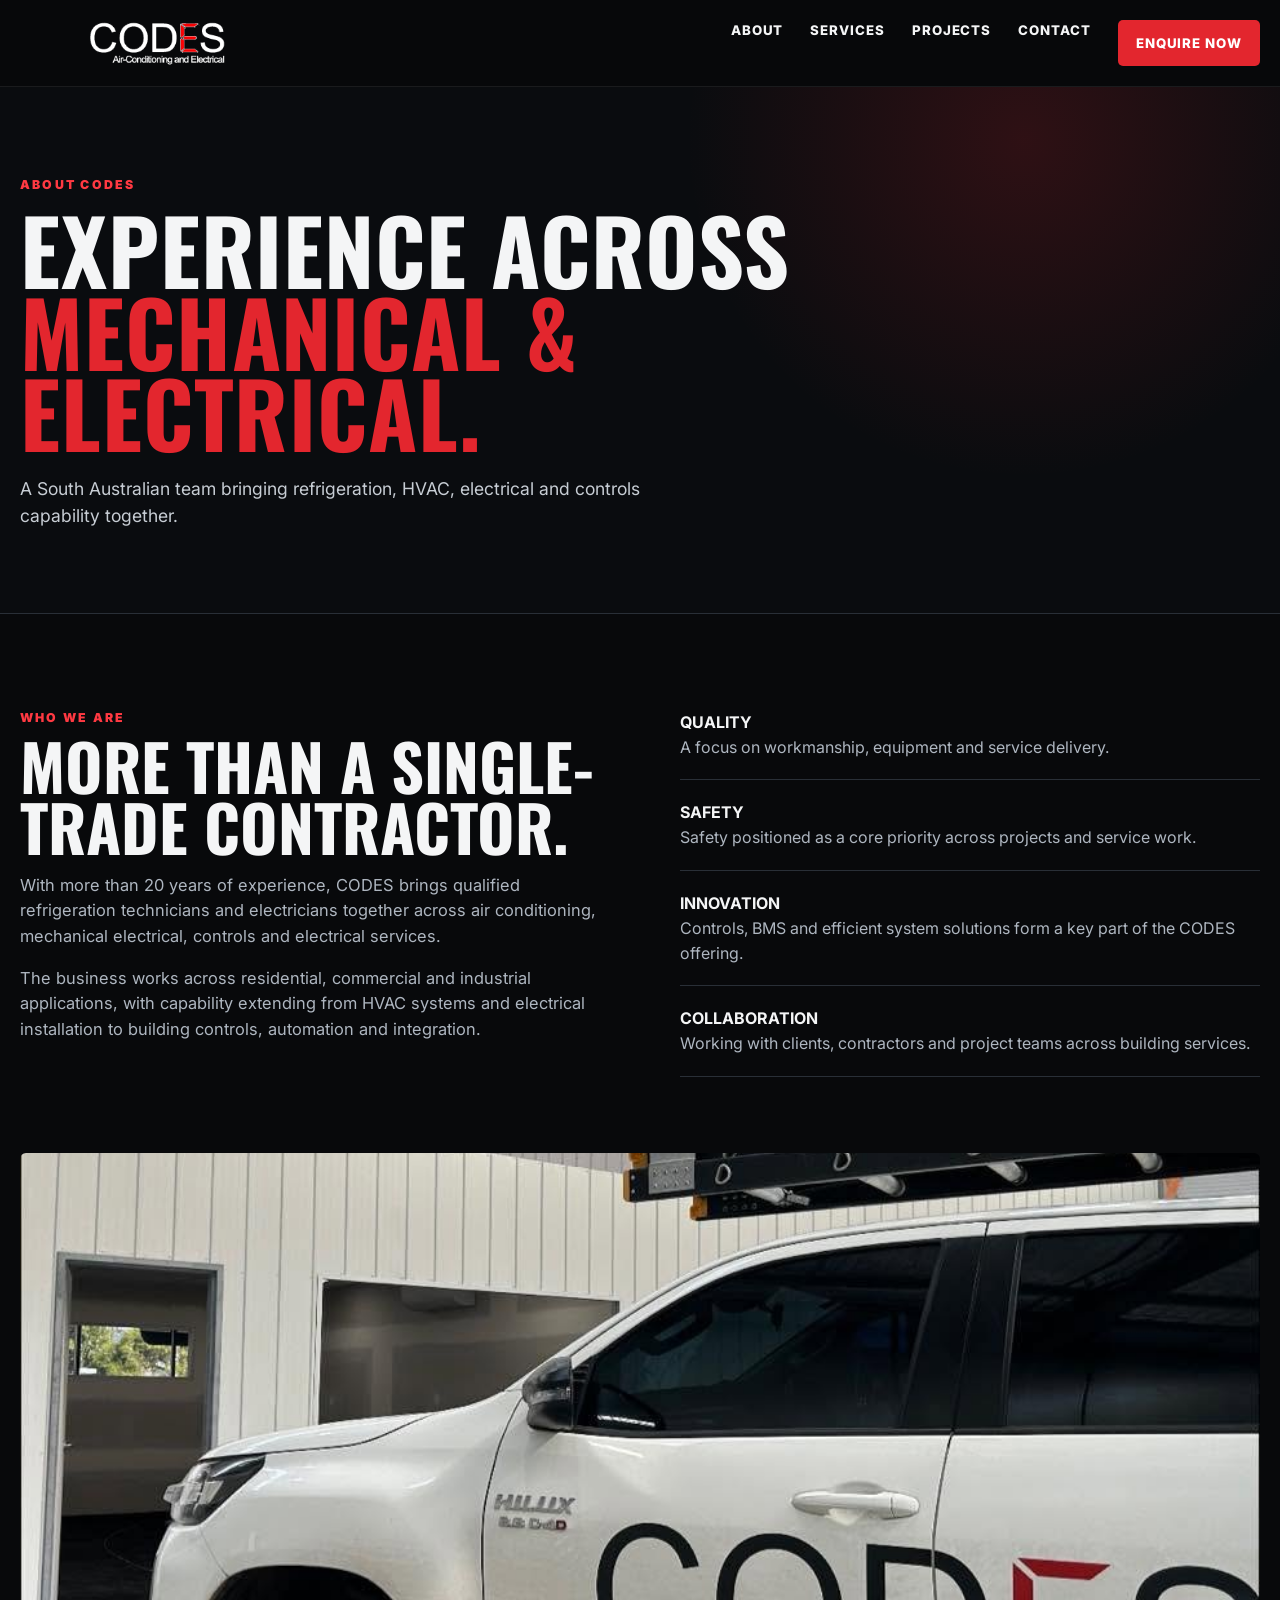
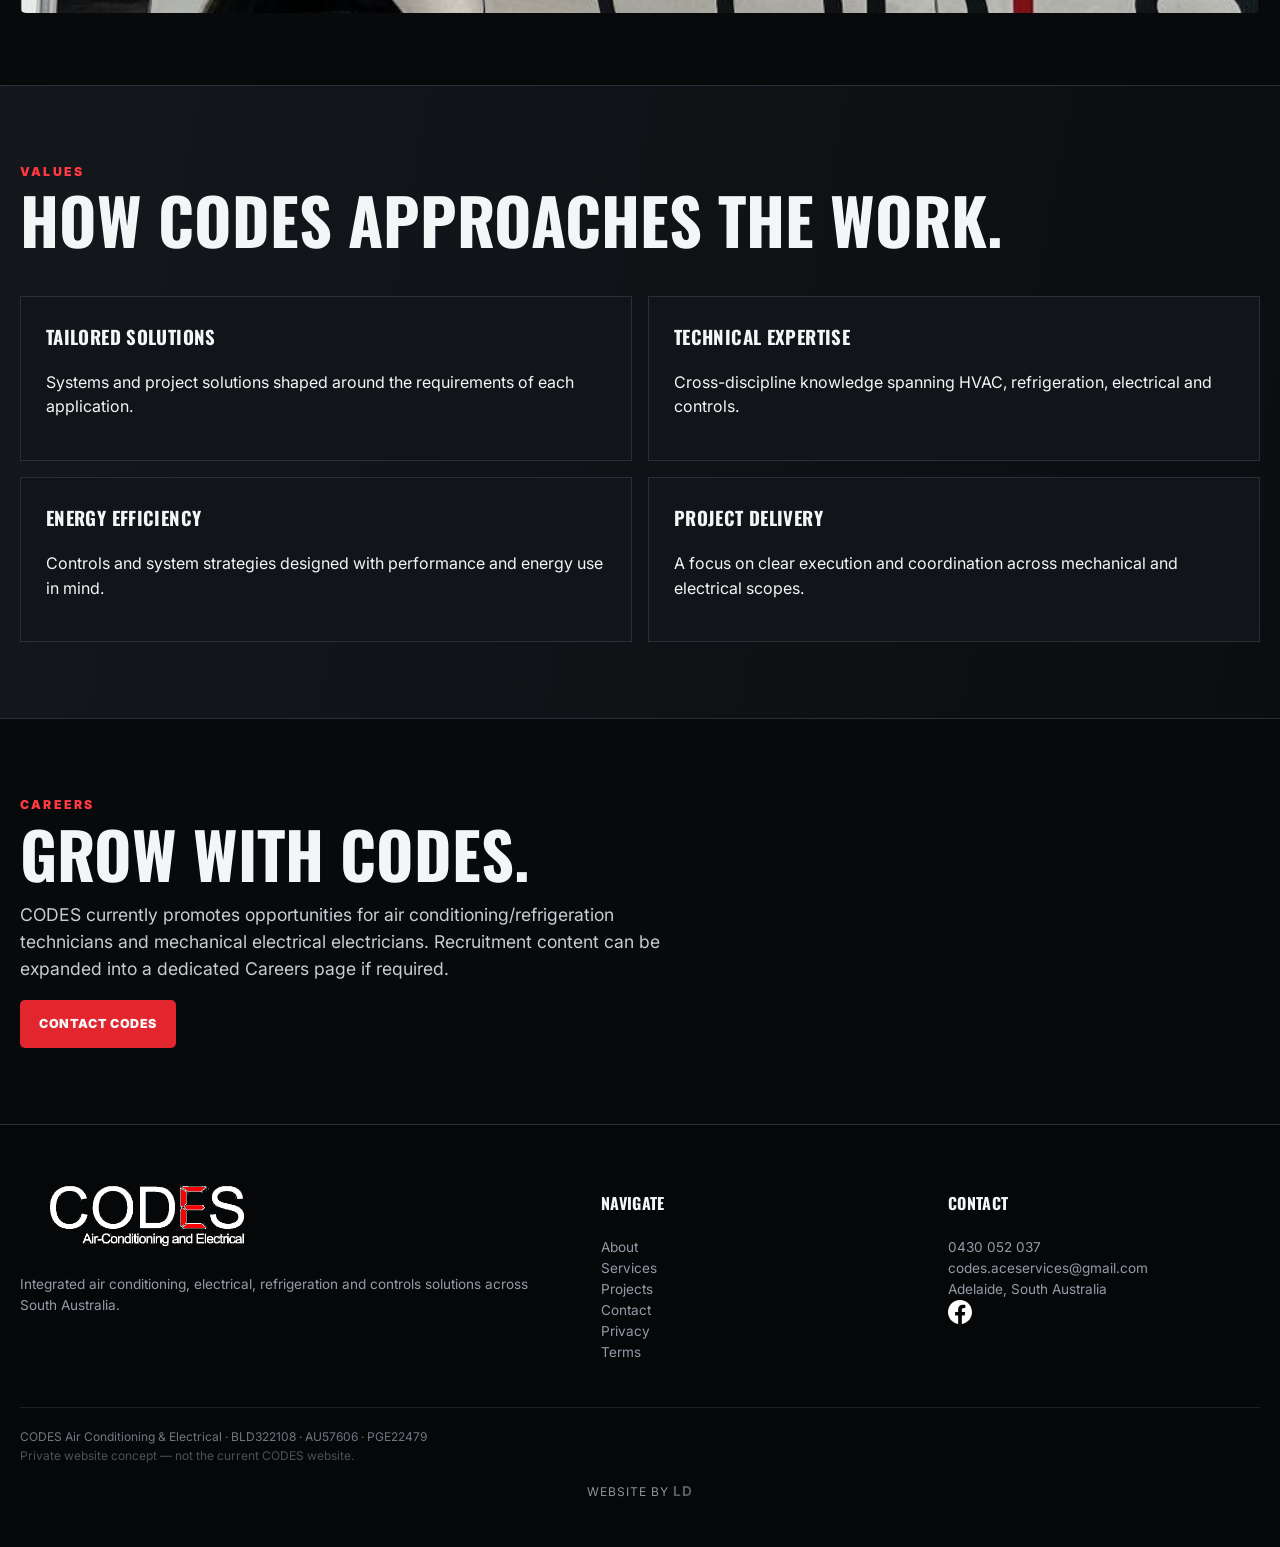
==== commit afabd195: "CODES_Air_Conditioning_Electrical_CONCEPT_V6_4" ====
--- a/about.html
+++ b/about.html
@@ -9,4 +9,4 @@
 <section><div class="container"><div class="kicker">Careers</div><h2 class="big">Grow with CODES.</h2><p class="lead">CODES currently promotes opportunities for air conditioning/refrigeration technicians and mechanical electrical electricians. Recruitment content can be expanded into a dedicated Careers page if required.</p><a class="btn" href="contact.html">Contact CODES</a></div></section></main><footer><div class="container"><div class="footer-grid"><div><img class="footer-logo" src="assets/codes-logo-dark.png" alt="CODES"><p>Integrated air conditioning, electrical, refrigeration and controls solutions across South Australia.</p></div>
 <div><h4>Navigate</h4><p><a href="about.html">About</a><br><a href="services.html">Services</a><br><a href="projects.html">Projects</a><br><a href="contact.html">Contact</a><br><a href="privacy.html">Privacy</a><br><a href="terms.html">Terms</a></p></div>
 <div><h4>Contact</h4><p><a href="tel:0430052037">0430 052 037</a><br><a href="mailto:codes.aceservices@gmail.com">codes.aceservices@gmail.com</a><br>Adelaide, South Australia<br><a class="facebook-link" href="https://www.facebook.com/profile.php?id=100089421987828" target="_blank" rel="noopener" aria-label="CODES on Facebook"><svg class="facebook-icon" viewBox="0 0 24 24" aria-hidden="true"><path fill="currentColor" d="M24 12.073C24 5.405 18.627 0 12 0S0 5.405 0 12.073C0 18.1 4.388 23.094 10.125 24v-8.438H7.078v-3.489h3.047V9.413c0-3.025 1.792-4.697 4.533-4.697 1.313 0 2.686.236 2.686.236v2.973h-1.513c-1.49 0-1.956.931-1.956 1.887v2.261h3.328l-.532 3.489h-2.796V24C19.612 23.094 24 18.1 24 12.073Z"/></svg><span class="sr-only">Facebook</span></a></p></div></div>
-<div class="copy">CODES Air Conditioning & Electrical · BLD322108 · AU57606 · PGE22479<br><span style="opacity:.65">Private website concept — not the current CODES website.</span></div></div></footer></body></html>+<div class="copy">CODES Air Conditioning & Electrical · BLD322108 · AU57606 · PGE22479<br><span style="opacity:.65">Private website concept — not the current CODES website.</span></div></div><div class="site-credit">Website by <a href="https://laikvedigital.com.au/" target="_blank" rel="noopener">LD</a></div></footer></body></html>
--- a/assets/style.css
+++ b/assets/style.css
@@ -82,3 +82,15 @@
   background-size:cover !important;
   background-repeat:no-repeat !important;
 }
+
+/* Laikve Digital site credit */
+.site-credit{
+  text-align:center;
+  padding:16px 20px 20px;
+  font-size:12px;
+  letter-spacing:.08em;
+  text-transform:uppercase;
+  opacity:.58;
+}
+.site-credit a{font-weight:700;text-decoration:none}
+.site-credit a:hover{opacity:.8}
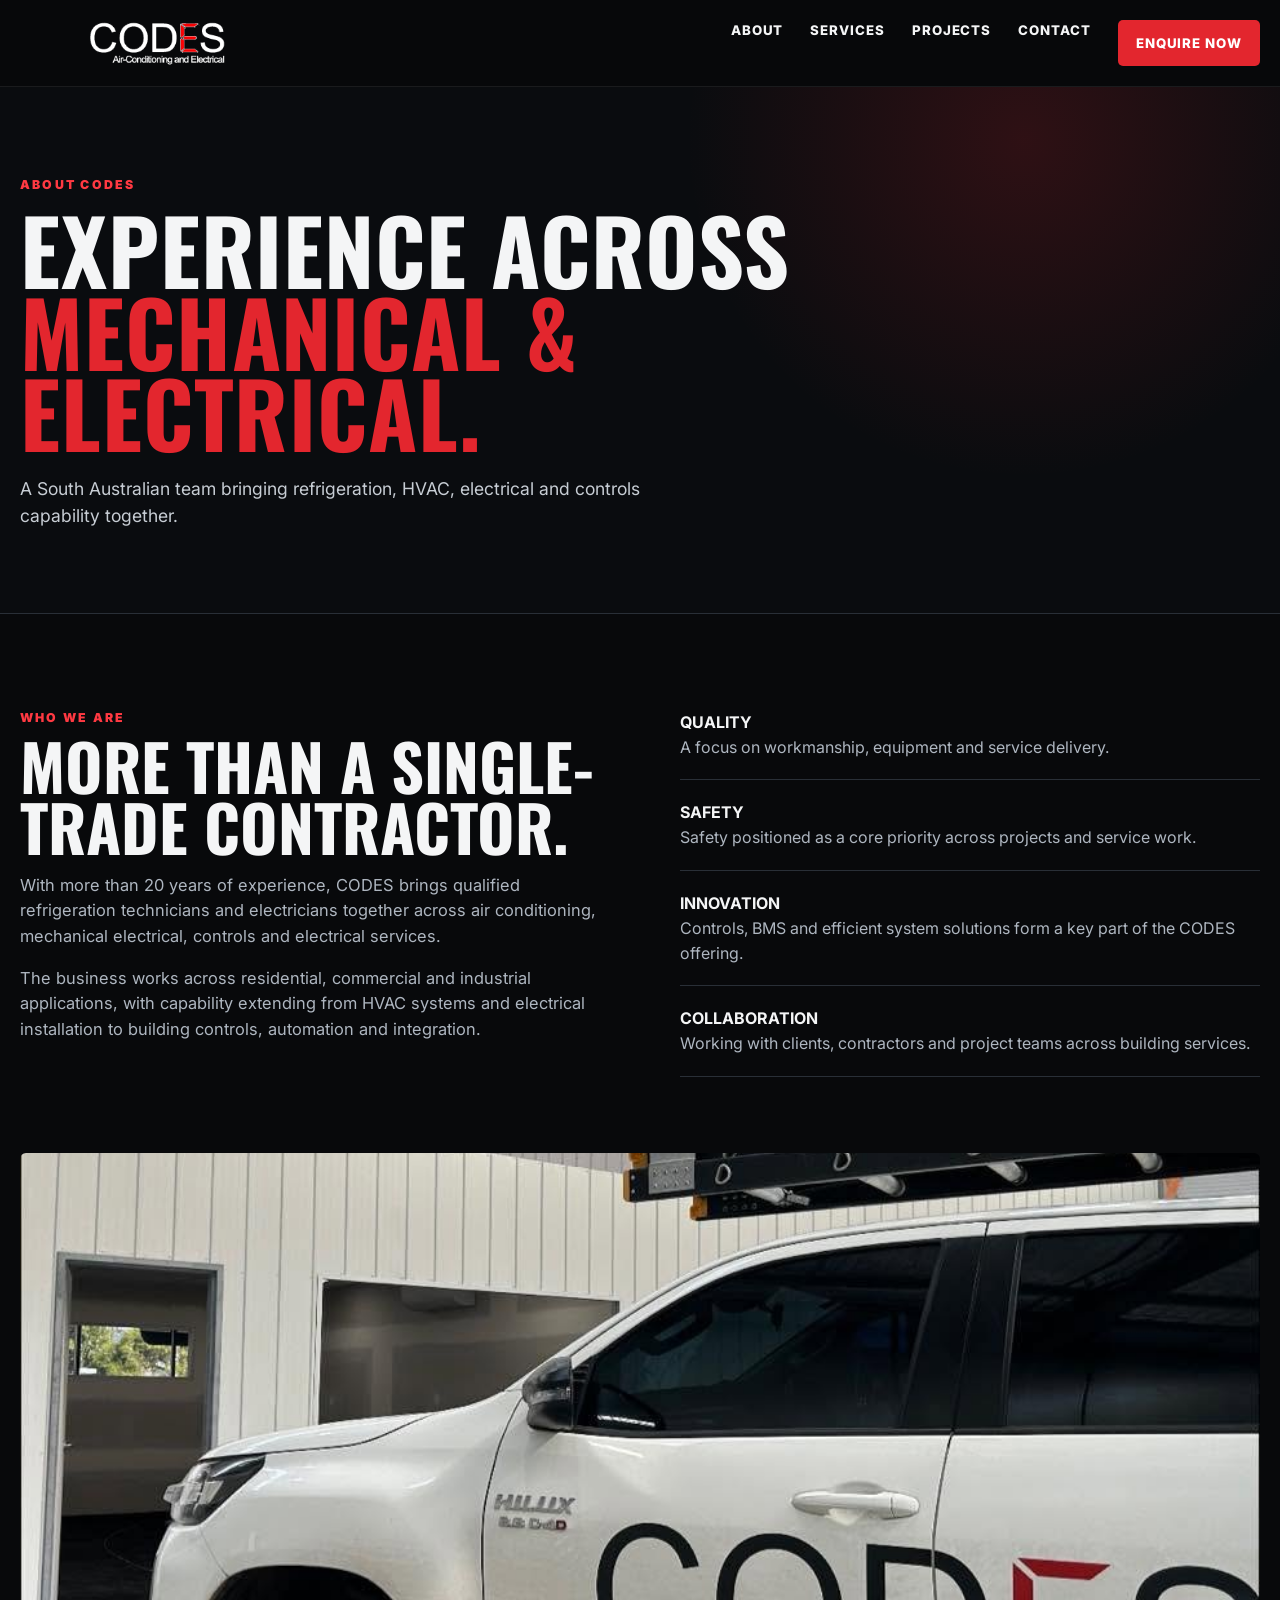
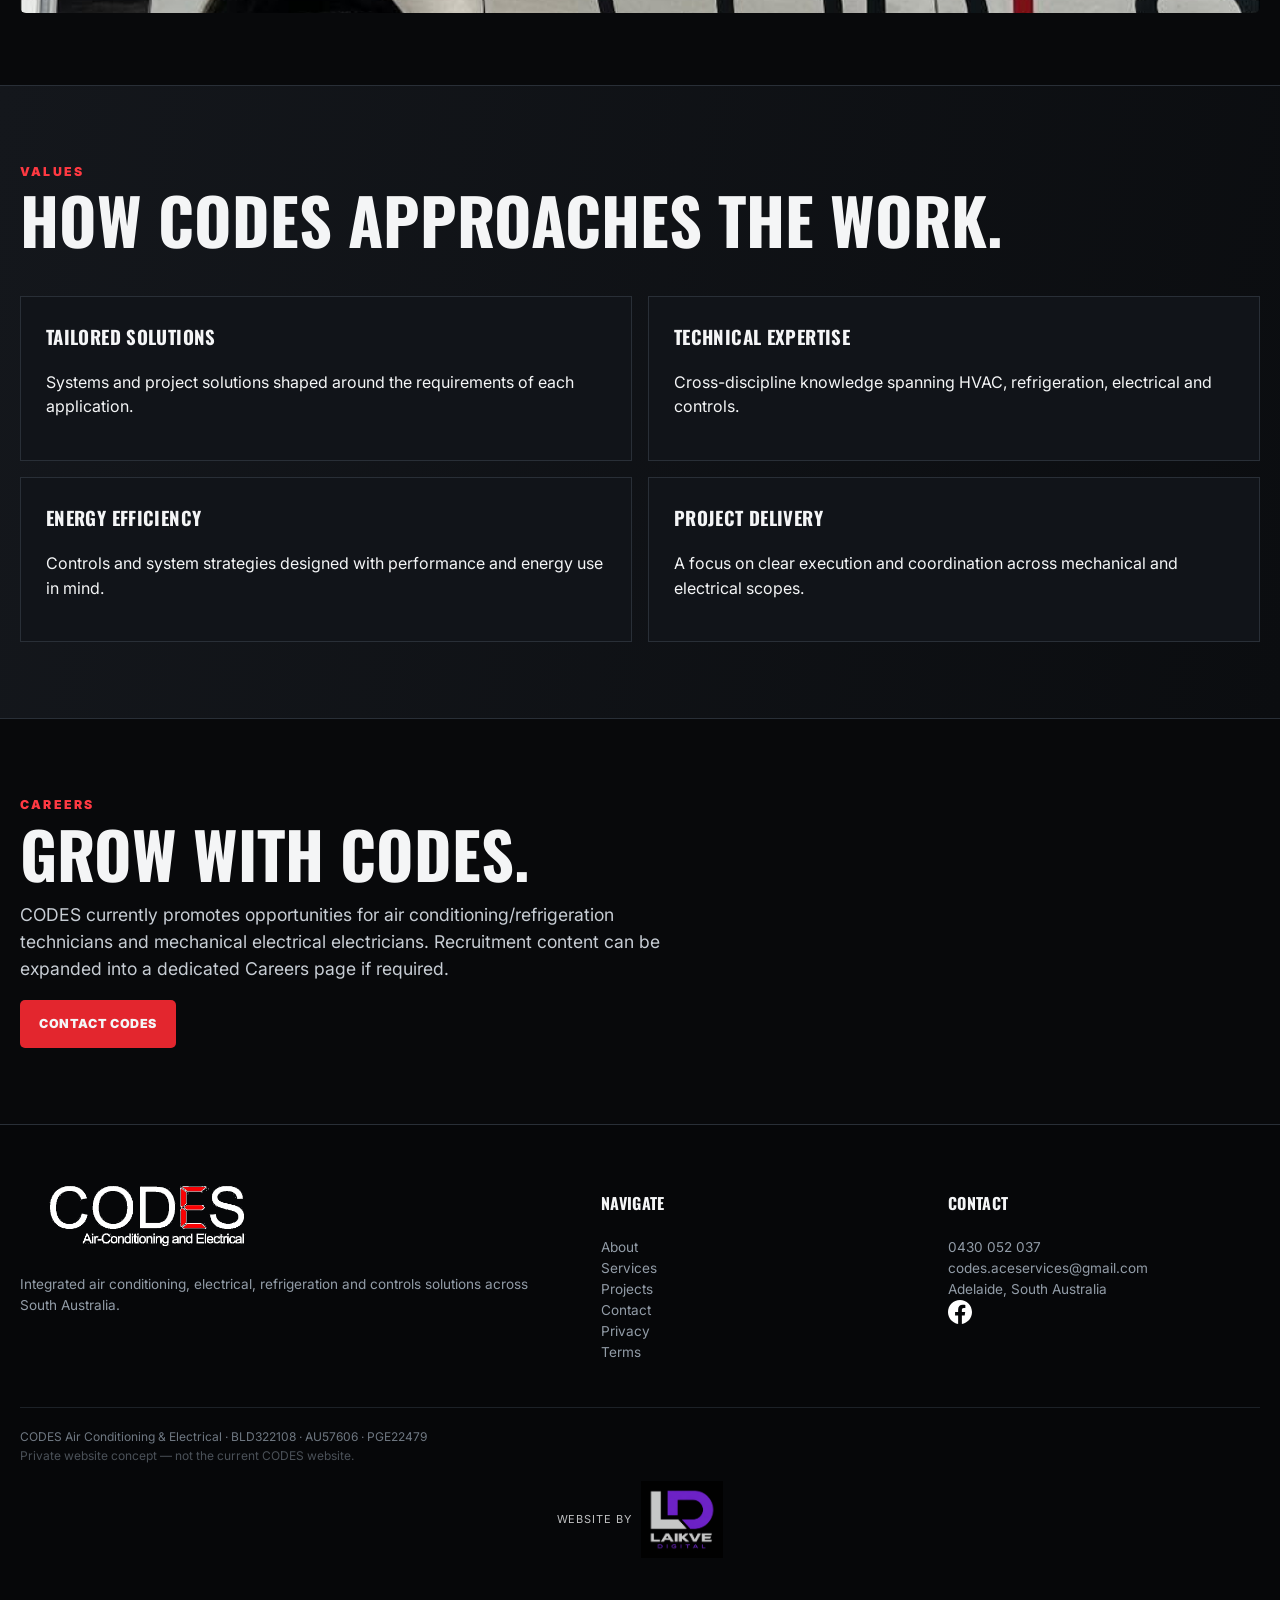
==== commit 9691115b: "CODES_Air_Conditioning_Electrical_CONCEPT_V6_6" ====
--- a/about.html
+++ b/about.html
@@ -1,6 +1,6 @@
 <!doctype html><html lang="en-AU"><head><meta charset="utf-8"><meta name="viewport" content="width=device-width,initial-scale=1">
 <title>About | CODES Concept</title><meta name="description" content="About CODES Air Conditioning & Electrical."><meta name="robots" content="noindex,nofollow">
-<link rel="preconnect" href="https://fonts.googleapis.com"><link rel="preconnect" href="https://fonts.gstatic.com" crossorigin><link href="https://fonts.googleapis.com/css2?family=Inter:wght@400;500;600;700;800&family=Oswald:wght@500;600;700&display=swap" rel="stylesheet"><link rel="stylesheet" href="assets/style.css"></head><body><header><div class="container nav"><a class="brand" href="index.html"><img src="assets/codes-logo-dark.png" alt="CODES Air Conditioning & Electrical"></a>
+<link rel="preconnect" href="https://fonts.googleapis.com"><link rel="preconnect" href="https://fonts.gstatic.com" crossorigin><link href="https://fonts.googleapis.com/css2?family=Inter:wght@400;500;600;700;800&family=Oswald:wght@500;600;700&display=swap" rel="stylesheet"><link rel="stylesheet" href="assets/style.css"><link rel="icon" href="assets/favicon.ico" sizes="any"><link rel="icon" type="image/png" sizes="32x32" href="assets/favicon-32.png"></head><body><header><div class="container nav"><a class="brand" href="index.html"><img src="assets/codes-logo-dark.png" alt="CODES Air Conditioning & Electrical"></a>
 <nav><a href="about.html">About</a><a href="services.html">Services</a><a href="projects.html">Projects</a><a href="contact.html">Contact</a><a class="cta" href="contact.html">Enquire Now</a></nav></div></header>
 <main><section class="pagehero"><div class="container"><div class="kicker">About CODES</div><h1>Experience across<br><span>mechanical & electrical.</span></h1><p class="lead">A South Australian team bringing refrigeration, HVAC, electrical and controls capability together.</p></div></section>
 <section><div class="container split"><div class="prose"><div class="kicker">Who we are</div><h2 class="big">More than a single-trade contractor.</h2><p>With more than 20 years of experience, CODES brings qualified refrigeration technicians and electricians together across air conditioning, mechanical electrical, controls and electrical services.</p><p>The business works across residential, commercial and industrial applications, with capability extending from HVAC systems and electrical installation to building controls, automation and integration.</p></div>
@@ -9,4 +9,4 @@
 <section><div class="container"><div class="kicker">Careers</div><h2 class="big">Grow with CODES.</h2><p class="lead">CODES currently promotes opportunities for air conditioning/refrigeration technicians and mechanical electrical electricians. Recruitment content can be expanded into a dedicated Careers page if required.</p><a class="btn" href="contact.html">Contact CODES</a></div></section></main><footer><div class="container"><div class="footer-grid"><div><img class="footer-logo" src="assets/codes-logo-dark.png" alt="CODES"><p>Integrated air conditioning, electrical, refrigeration and controls solutions across South Australia.</p></div>
 <div><h4>Navigate</h4><p><a href="about.html">About</a><br><a href="services.html">Services</a><br><a href="projects.html">Projects</a><br><a href="contact.html">Contact</a><br><a href="privacy.html">Privacy</a><br><a href="terms.html">Terms</a></p></div>
 <div><h4>Contact</h4><p><a href="tel:0430052037">0430 052 037</a><br><a href="mailto:codes.aceservices@gmail.com">codes.aceservices@gmail.com</a><br>Adelaide, South Australia<br><a class="facebook-link" href="https://www.facebook.com/profile.php?id=100089421987828" target="_blank" rel="noopener" aria-label="CODES on Facebook"><svg class="facebook-icon" viewBox="0 0 24 24" aria-hidden="true"><path fill="currentColor" d="M24 12.073C24 5.405 18.627 0 12 0S0 5.405 0 12.073C0 18.1 4.388 23.094 10.125 24v-8.438H7.078v-3.489h3.047V9.413c0-3.025 1.792-4.697 4.533-4.697 1.313 0 2.686.236 2.686.236v2.973h-1.513c-1.49 0-1.956.931-1.956 1.887v2.261h3.328l-.532 3.489h-2.796V24C19.612 23.094 24 18.1 24 12.073Z"/></svg><span class="sr-only">Facebook</span></a></p></div></div>
-<div class="copy">CODES Air Conditioning & Electrical · BLD322108 · AU57606 · PGE22479<br><span style="opacity:.65">Private website concept — not the current CODES website.</span></div></div><div class="site-credit">Website by <a href="https://laikvedigital.com.au/" target="_blank" rel="noopener">LD</a></div></footer></body></html>+<div class="copy">CODES Air Conditioning & Electrical · BLD322108 · AU57606 · PGE22479<br><span style="opacity:.65">Private website concept — not the current CODES website.</span></div></div><div class="site-credit"><span>Website by</span><a href="https://laikvedigital.com.au/" target="_blank" rel="noopener" aria-label="Laikve Digital"><img src="assets/laikve-digital-logo.png" alt="Laikve Digital"></a></div></footer></body></html>
--- a/assets/style.css
+++ b/assets/style.css
@@ -94,3 +94,19 @@
 }
 .site-credit a{font-weight:700;text-decoration:none}
 .site-credit a:hover{opacity:.8}
+
+/* V6.6 exact Laikve Digital footer credit */
+.site-credit{
+  display:flex;
+  justify-content:center;
+  align-items:center;
+  gap:10px;
+  padding:16px 20px 20px;
+  font-size:11px;
+  letter-spacing:.08em;
+  text-transform:uppercase;
+  opacity:.78;
+}
+.site-credit a{display:inline-flex;align-items:center}
+.site-credit img{display:block;width:82px;height:auto}
+@media(max-width:700px){.site-credit img{width:74px}}
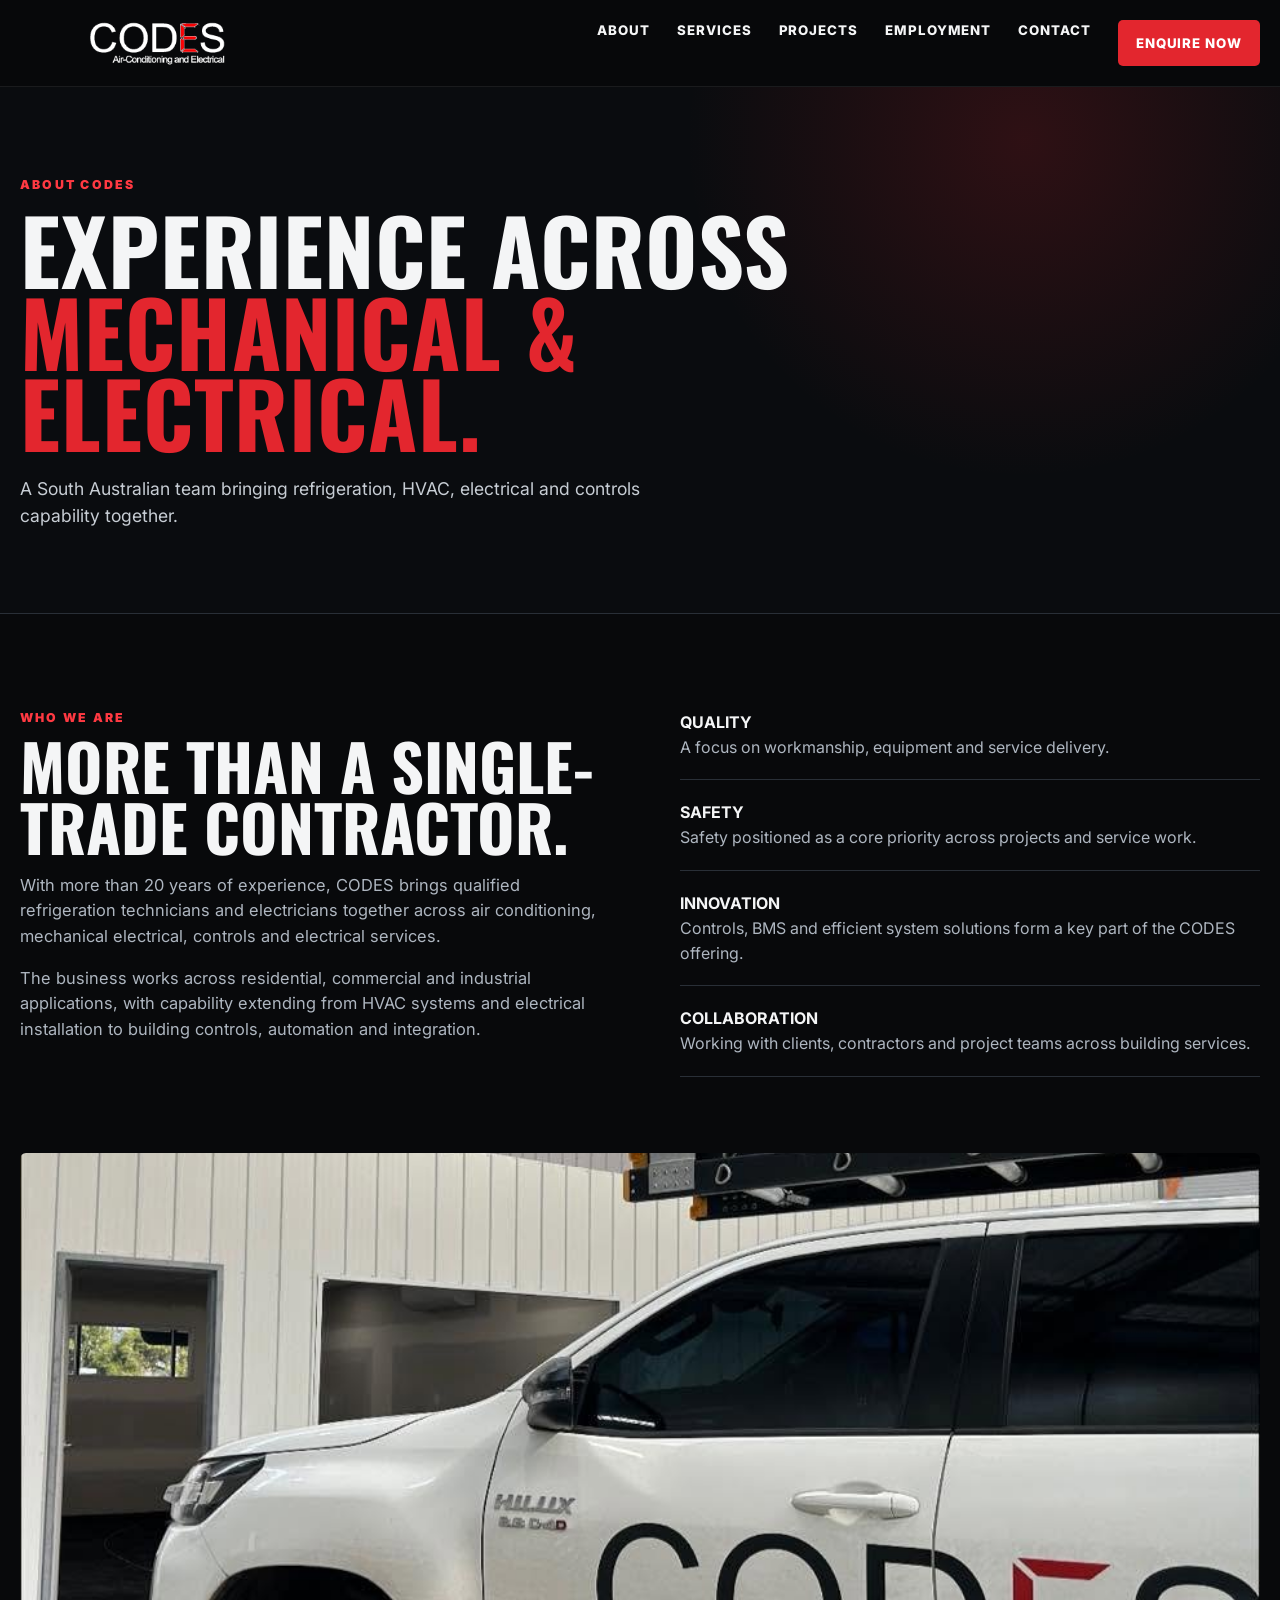
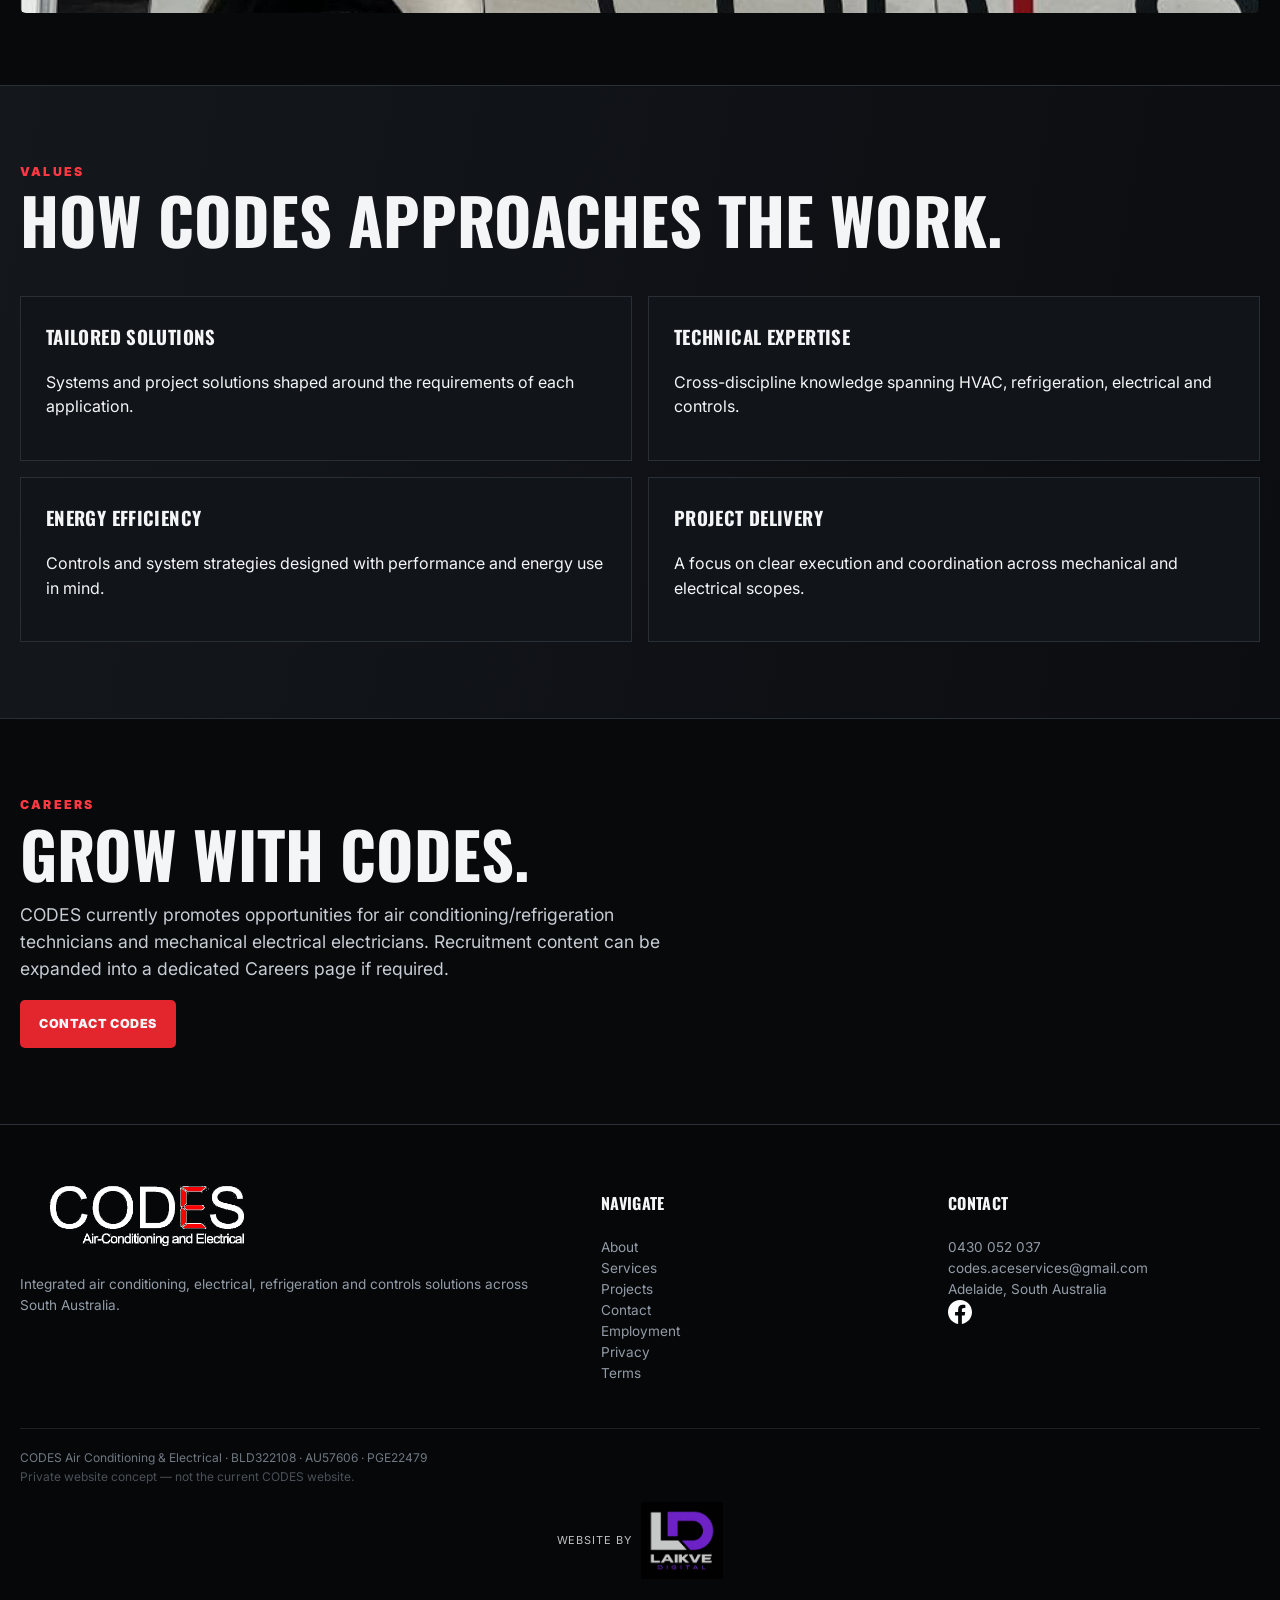
==== commit 2171208e: "CODES_Air_Conditioning_Electrical_CONCEPT_V6_7" ====
--- a/about.html
+++ b/about.html
@@ -1,12 +1,12 @@
 <!doctype html><html lang="en-AU"><head><meta charset="utf-8"><meta name="viewport" content="width=device-width,initial-scale=1">
 <title>About | CODES Concept</title><meta name="description" content="About CODES Air Conditioning & Electrical."><meta name="robots" content="noindex,nofollow">
 <link rel="preconnect" href="https://fonts.googleapis.com"><link rel="preconnect" href="https://fonts.gstatic.com" crossorigin><link href="https://fonts.googleapis.com/css2?family=Inter:wght@400;500;600;700;800&family=Oswald:wght@500;600;700&display=swap" rel="stylesheet"><link rel="stylesheet" href="assets/style.css"><link rel="icon" href="assets/favicon.ico" sizes="any"><link rel="icon" type="image/png" sizes="32x32" href="assets/favicon-32.png"></head><body><header><div class="container nav"><a class="brand" href="index.html"><img src="assets/codes-logo-dark.png" alt="CODES Air Conditioning & Electrical"></a>
-<nav><a href="about.html">About</a><a href="services.html">Services</a><a href="projects.html">Projects</a><a href="contact.html">Contact</a><a class="cta" href="contact.html">Enquire Now</a></nav></div></header>
+<nav><a href="about.html">About</a><a href="services.html">Services</a><a href="projects.html">Projects</a><a href="employment.html">Employment</a><a href="contact.html">Contact</a><a class="cta" href="contact.html">Enquire Now</a></nav></div></header>
 <main><section class="pagehero"><div class="container"><div class="kicker">About CODES</div><h1>Experience across<br><span>mechanical & electrical.</span></h1><p class="lead">A South Australian team bringing refrigeration, HVAC, electrical and controls capability together.</p></div></section>
 <section><div class="container split"><div class="prose"><div class="kicker">Who we are</div><h2 class="big">More than a single-trade contractor.</h2><p>With more than 20 years of experience, CODES brings qualified refrigeration technicians and electricians together across air conditioning, mechanical electrical, controls and electrical services.</p><p>The business works across residential, commercial and industrial applications, with capability extending from HVAC systems and electrical installation to building controls, automation and integration.</p></div>
 <div><div class="feature"><b>Quality</b><span>A focus on workmanship, equipment and service delivery.</span></div><div class="feature"><b>Safety</b><span>Safety positioned as a core priority across projects and service work.</span></div><div class="feature"><b>Innovation</b><span>Controls, BMS and efficient system solutions form a key part of the CODES offering.</span></div><div class="feature"><b>Collaboration</b><span>Working with clients, contractors and project teams across building services.</span></div></div></div></section>
 <section class="about-photo-strip"><div class="container"><img src="assets/codes-about-vehicle.jpg" alt="CODES Air Conditioning and Electrical vehicle"></div></section><section class="band"><div class="container"><div class="section-head"><div><div class="kicker">Values</div><h2>How CODES approaches the work.</h2></div></div><div class="values"><div class="value"><h3>Tailored solutions</h3><p>Systems and project solutions shaped around the requirements of each application.</p></div><div class="value"><h3>Technical expertise</h3><p>Cross-discipline knowledge spanning HVAC, refrigeration, electrical and controls.</p></div><div class="value"><h3>Energy efficiency</h3><p>Controls and system strategies designed with performance and energy use in mind.</p></div><div class="value"><h3>Project delivery</h3><p>A focus on clear execution and coordination across mechanical and electrical scopes.</p></div></div></div></section>
 <section><div class="container"><div class="kicker">Careers</div><h2 class="big">Grow with CODES.</h2><p class="lead">CODES currently promotes opportunities for air conditioning/refrigeration technicians and mechanical electrical electricians. Recruitment content can be expanded into a dedicated Careers page if required.</p><a class="btn" href="contact.html">Contact CODES</a></div></section></main><footer><div class="container"><div class="footer-grid"><div><img class="footer-logo" src="assets/codes-logo-dark.png" alt="CODES"><p>Integrated air conditioning, electrical, refrigeration and controls solutions across South Australia.</p></div>
-<div><h4>Navigate</h4><p><a href="about.html">About</a><br><a href="services.html">Services</a><br><a href="projects.html">Projects</a><br><a href="contact.html">Contact</a><br><a href="privacy.html">Privacy</a><br><a href="terms.html">Terms</a></p></div>
+<div><h4>Navigate</h4><p><a href="about.html">About</a><br><a href="services.html">Services</a><br><a href="projects.html">Projects</a><br><a href="contact.html">Contact</a><br><a href="employment.html">Employment</a><br><a href="privacy.html">Privacy</a><br><a href="terms.html">Terms</a></p></div>
 <div><h4>Contact</h4><p><a href="tel:0430052037">0430 052 037</a><br><a href="mailto:codes.aceservices@gmail.com">codes.aceservices@gmail.com</a><br>Adelaide, South Australia<br><a class="facebook-link" href="https://www.facebook.com/profile.php?id=100089421987828" target="_blank" rel="noopener" aria-label="CODES on Facebook"><svg class="facebook-icon" viewBox="0 0 24 24" aria-hidden="true"><path fill="currentColor" d="M24 12.073C24 5.405 18.627 0 12 0S0 5.405 0 12.073C0 18.1 4.388 23.094 10.125 24v-8.438H7.078v-3.489h3.047V9.413c0-3.025 1.792-4.697 4.533-4.697 1.313 0 2.686.236 2.686.236v2.973h-1.513c-1.49 0-1.956.931-1.956 1.887v2.261h3.328l-.532 3.489h-2.796V24C19.612 23.094 24 18.1 24 12.073Z"/></svg><span class="sr-only">Facebook</span></a></p></div></div>
 <div class="copy">CODES Air Conditioning & Electrical · BLD322108 · AU57606 · PGE22479<br><span style="opacity:.65">Private website concept — not the current CODES website.</span></div></div><div class="site-credit"><span>Website by</span><a href="https://laikvedigital.com.au/" target="_blank" rel="noopener" aria-label="Laikve Digital"><img src="assets/laikve-digital-logo.png" alt="Laikve Digital"></a></div></footer></body></html>
--- a/assets/style.css
+++ b/assets/style.css
@@ -110,3 +110,12 @@
 .site-credit a{display:inline-flex;align-items:center}
 .site-credit img{display:block;width:82px;height:auto}
 @media(max-width:700px){.site-credit img{width:74px}}
+
+/* V6.7 Employment */
+.employment-grid{display:grid;grid-template-columns:repeat(2,1fr);gap:22px;margin-top:34px}
+.employment-card{border:1px solid #24272b;background:#0c0e10;padding:30px;min-height:285px;display:flex;flex-direction:column;align-items:flex-start}
+.employment-card h3{font-size:32px;margin:8px 0 12px}
+.employment-card p{margin-bottom:24px}
+.employment-card .employment-apply{margin-top:auto}
+.contact-form select{width:100%;background:#111418;color:#fff;border:1px solid #333941;padding:14px;font:inherit}
+@media(max-width:760px){.employment-grid{grid-template-columns:1fr}.employment-card{min-height:0}}
